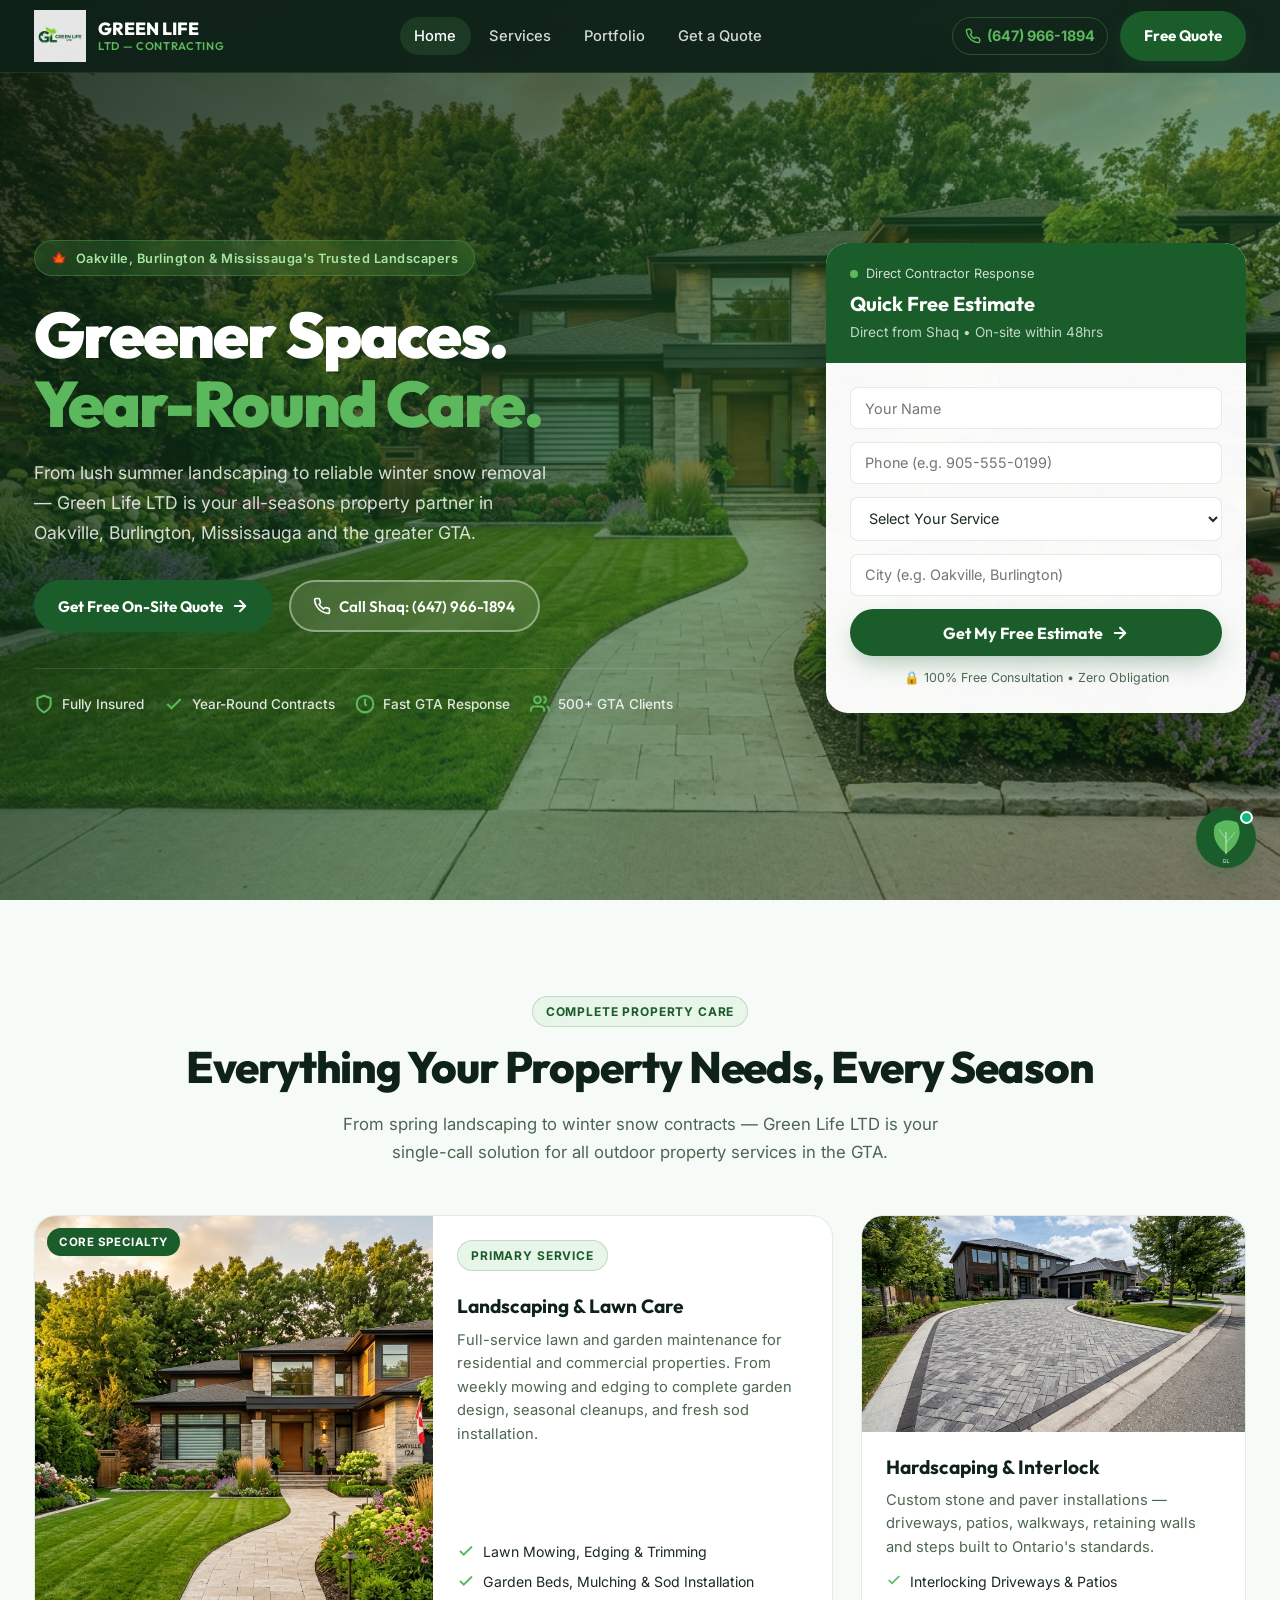
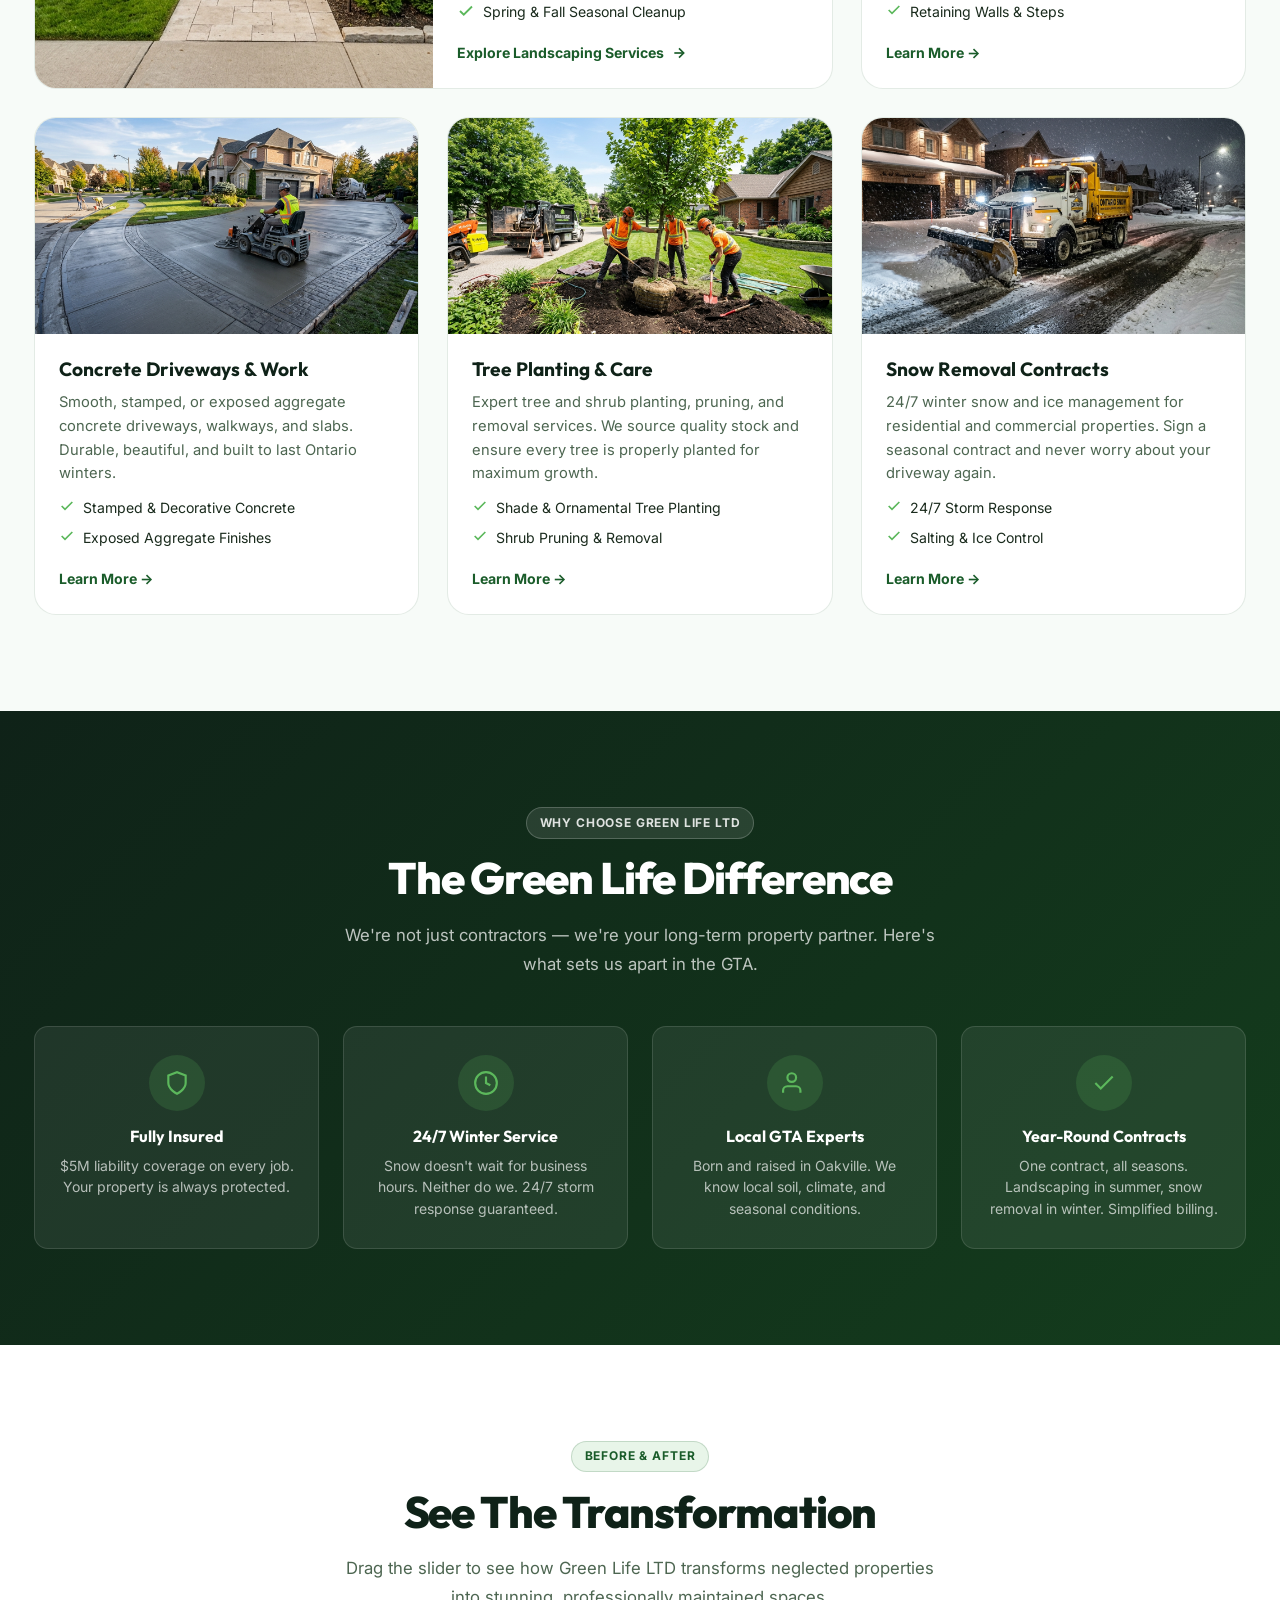
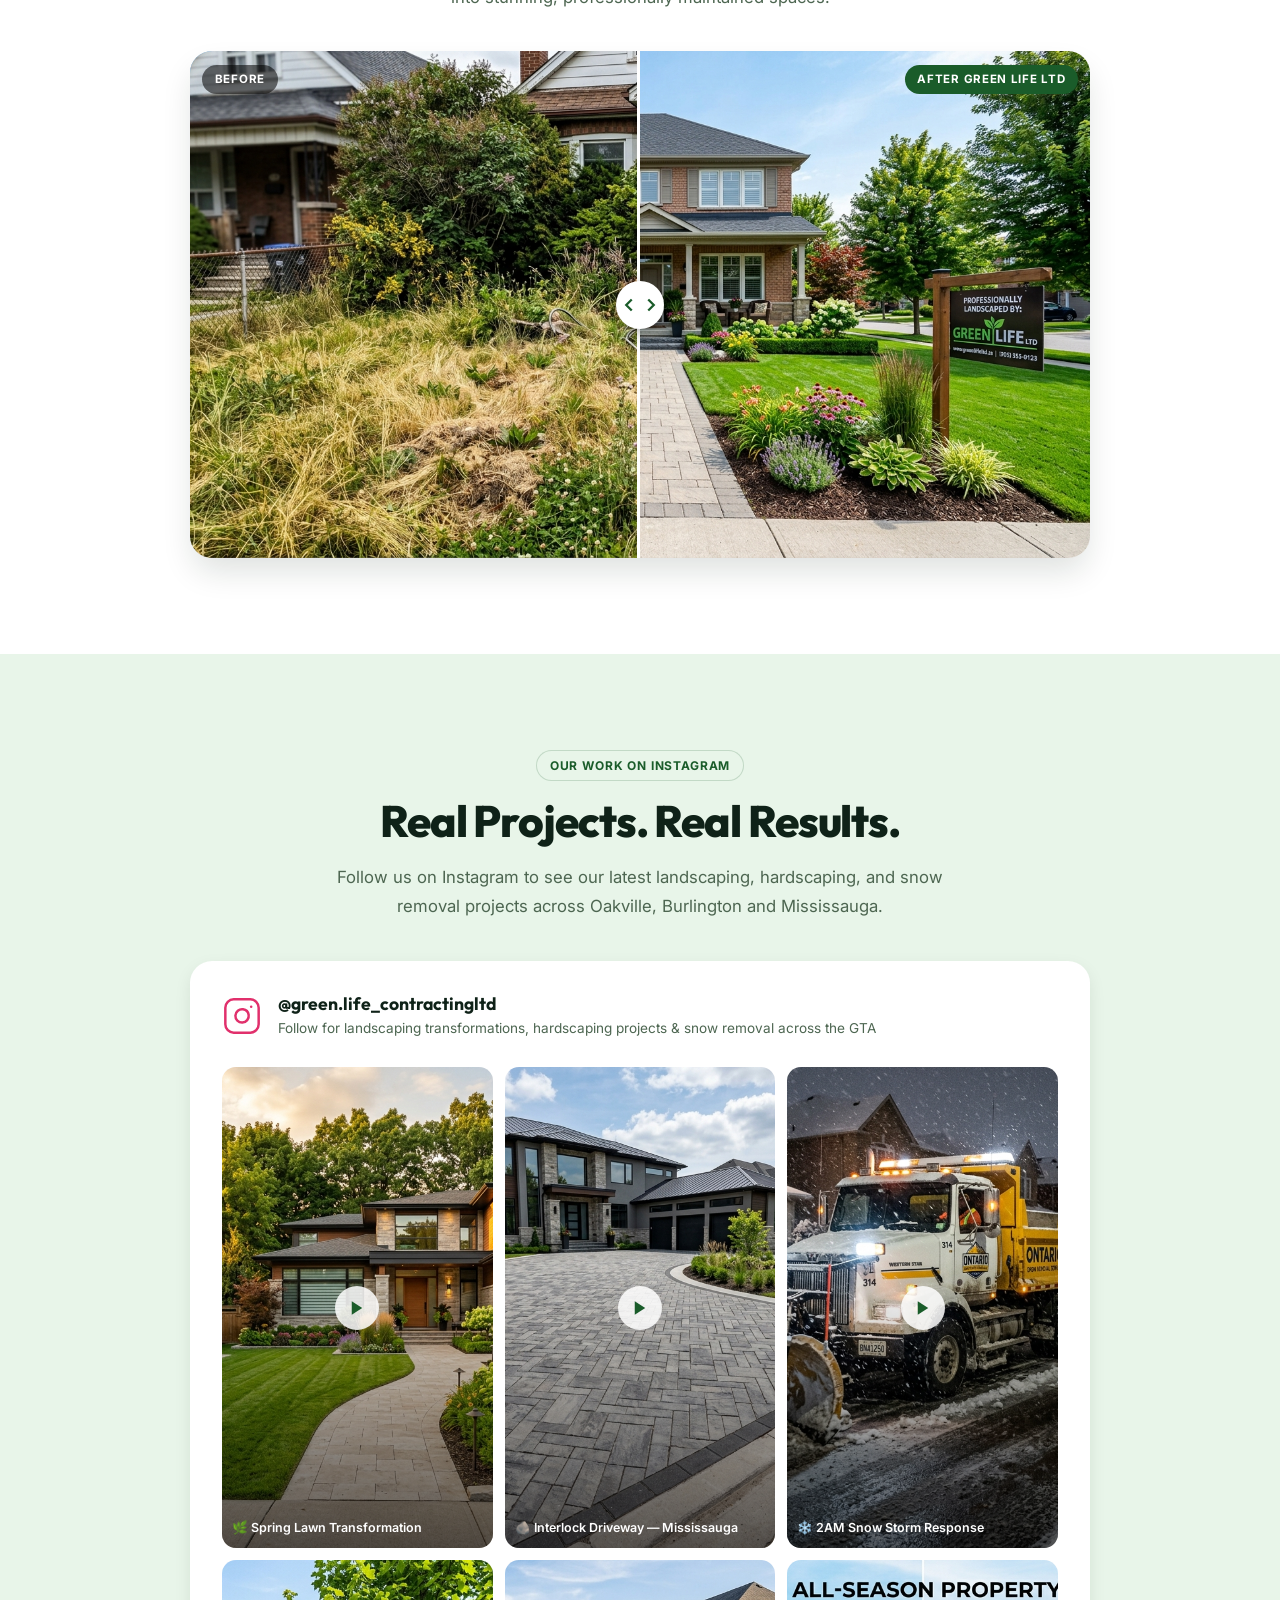
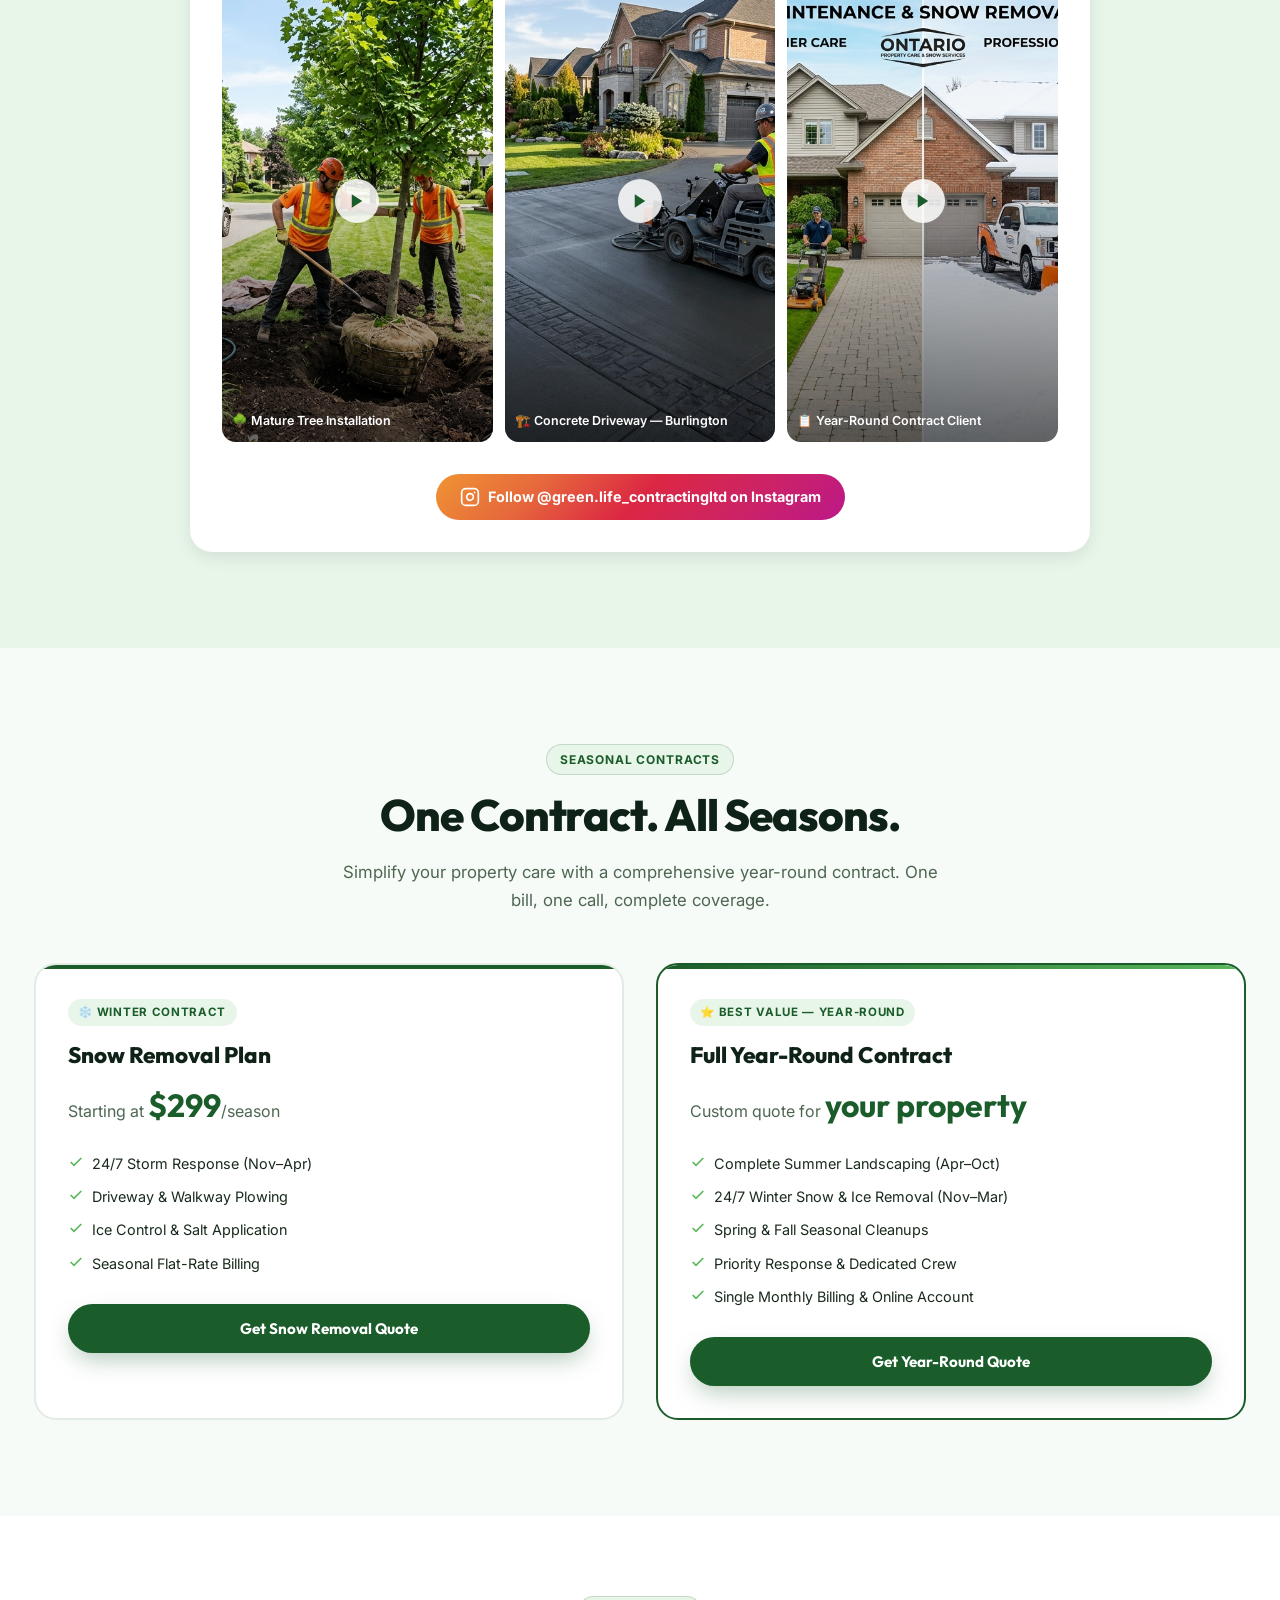
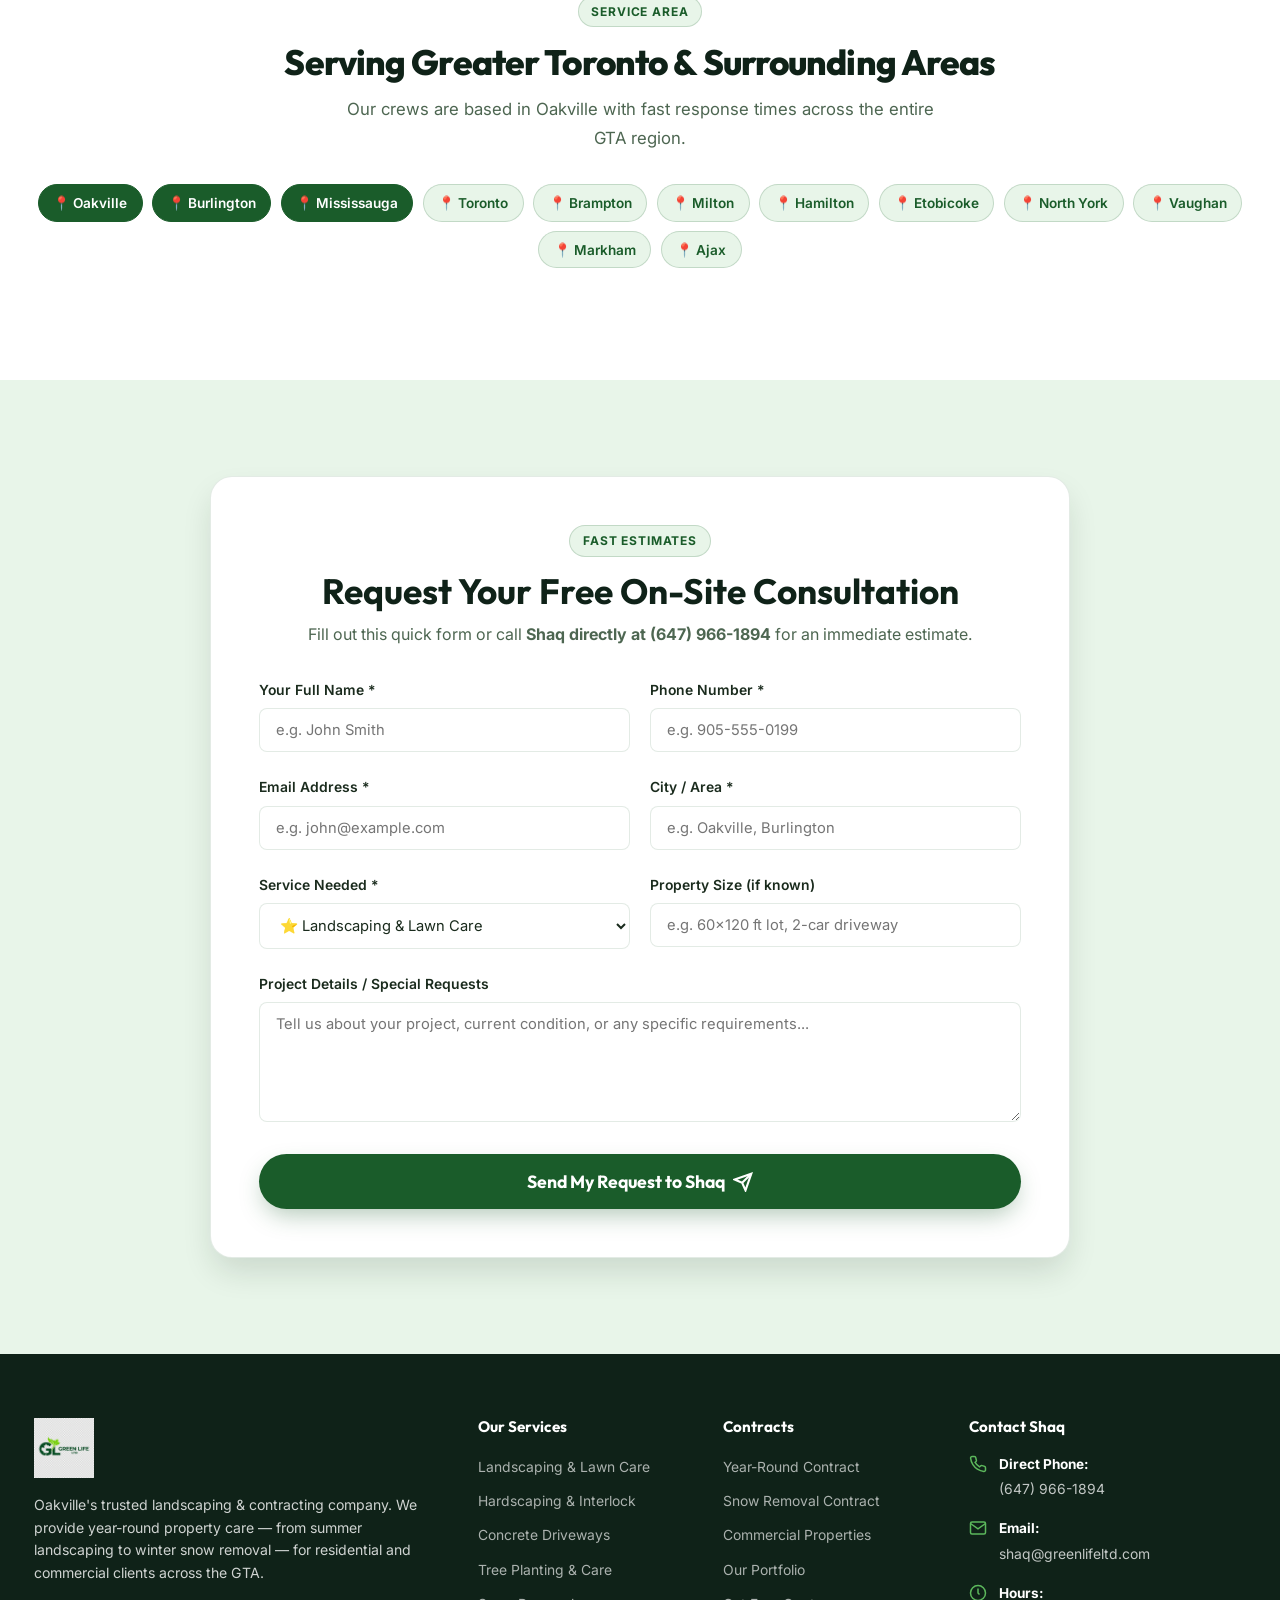
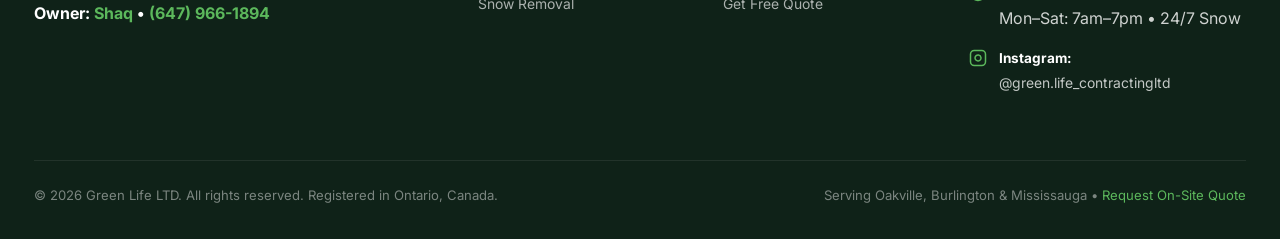
==== index.html @ c1a683fa "Initial: Green Life LTD website — complete build - Homepage (index.html) with hero, services, before" ====
<!DOCTYPE html>
<html lang="en">
<head>
  <meta charset="UTF-8">
  <meta name="viewport" content="width=device-width, initial-scale=1.0">
  <title>Green Life LTD | Landscaping, Hardscaping & Snow Removal — Oakville, Burlington, Mississauga</title>
  <meta name="description" content="Green Life LTD — Oakville's trusted landscaping, hardscaping, concrete, tree planting and year-round snow removal contractor. Serving Oakville, Burlington, Mississauga and the greater GTA. Call Shaq: (647) 966-1894.">
  <meta name="keywords" content="landscaping oakville, hardscaping mississauga, snow removal burlington, concrete driveways oakville, tree planting gta, year round landscaping contract, green life ltd">
  <meta property="og:title" content="Green Life LTD | Premier Landscaping & Snow Removal">
  <meta property="og:description" content="Year-round property care in Oakville, Burlington & Mississauga. Landscaping, hardscaping, driveways, tree planting and snow removal contracts.">

  <!-- Favicon -->
  <link rel="icon" type="image/png" href="logo.png">

  <!-- Fonts -->
  <link rel="preconnect" href="https://fonts.googleapis.com">
  <link rel="preconnect" href="https://fonts.gstatic.com" crossorigin>
  <link href="https://fonts.googleapis.com/css2?family=Inter:wght@400;500;600;700&family=Outfit:wght@500;600;700;800;900&display=swap" rel="stylesheet">

  <!-- Stylesheet -->
  <link rel="stylesheet" href="style.css">
</head>
<body>

  <!-- ===== TOP HEADER NAVIGATION ===== -->
  <header>
    <div class="container nav-wrapper">
      <a href="index.html" class="logo-link" aria-label="Green Life LTD Home">
        <img src="logo.png" alt="Green Life LTD Logo" class="logo-img">
        <div class="logo-text">GREEN LIFE <span>LTD — Contracting</span></div>
      </a>

      <nav class="nav-links">
        <a href="index.html" class="active">Home</a>
        <a href="services.html">Services</a>
        <a href="portfolio.html">Portfolio</a>
        <a href="contact.html">Get a Quote</a>
      </nav>

      <div class="nav-actions">
        <a href="tel:6479661894" class="nav-phone">
          <svg width="16" height="16" viewBox="0 0 24 24" fill="none" stroke="currentColor" stroke-width="2.2" stroke-linecap="round" stroke-linejoin="round"><path d="M22 16.92v3a2 2 0 0 1-2.18 2 19.79 19.79 0 0 1-8.63-3.07 19.5 19.5 0 0 1-6-6 19.79 19.79 0 0 1-3.07-8.67A2 2 0 0 1 4.11 2h3a2 2 0 0 1 2 1.72 12.84 12.84 0 0 0 .7 2.81 2 2 0 0 1-.45 2.11L8.09 9.91a16 16 0 0 0 6 6l1.27-1.27a2 2 0 0 1 2.11-.45 12.84 12.84 0 0 0 2.81.7A2 2 0 0 1 22 16.92z"></path></svg>
          <span>(647) 966-1894</span>
        </a>
        <a href="contact.html" class="btn-primary" id="header-quote-btn">Free Quote</a>
        <button class="mobile-toggle" id="mobile-toggle" aria-label="Toggle navigation menu">
          <svg width="26" height="26" viewBox="0 0 24 24" fill="none" stroke="currentColor" stroke-width="2.2" stroke-linecap="round" stroke-linejoin="round"><line x1="3" y1="12" x2="21" y2="12"></line><line x1="3" y1="6" x2="21" y2="6"></line><line x1="3" y1="18" x2="21" y2="18"></line></svg>
        </button>
      </div>
    </div>
  </header>

  <!-- Mobile Drawer -->
  <div class="mobile-nav" id="mobile-nav">
    <a href="index.html">Home</a>
    <a href="services.html">Services</a>
    <a href="portfolio.html">Portfolio</a>
    <a href="contact.html">Get a Quote</a>
    <a href="tel:6479661894" style="color: var(--accent-lime); font-weight: 700;">📞 Call Shaq: (647) 966-1894</a>
  </div>

  <main>
    <!-- ===== HERO SECTION ===== -->
    <section class="hero">
      <img src="images/hero-landscaping.jpg" alt="Luxury Landscaping in Oakville Ontario" class="hero-bg">
      <div class="hero-overlay"></div>

      <div class="container">
        <div class="hero-grid">
          <div class="hero-content">
            <div class="hero-badge">
              <span>🍁</span> Oakville, Burlington & Mississauga's Trusted Landscapers
            </div>
            <h1>Greener Spaces.<br><span class="text-accent-green">Year-Round Care.</span></h1>
            <p class="lead">
              From lush summer landscaping to reliable winter snow removal — Green Life LTD is your all-seasons property partner in Oakville, Burlington, Mississauga and the greater GTA.
            </p>

            <div class="hero-cta-group">
              <a href="contact.html" class="btn-primary" id="hero-quote-btn">
                <span>Get Free On-Site Quote</span>
                <svg width="18" height="18" viewBox="0 0 24 24" fill="none" stroke="currentColor" stroke-width="2.5" stroke-linecap="round" stroke-linejoin="round"><line x1="5" y1="12" x2="19" y2="12"></line><polyline points="12 5 19 12 12 19"></polyline></svg>
              </a>
              <a href="tel:6479661894" class="btn-secondary" id="hero-call-btn">
                <svg width="18" height="18" viewBox="0 0 24 24" fill="none" stroke="currentColor" stroke-width="2.2" stroke-linecap="round" stroke-linejoin="round"><path d="M22 16.92v3a2 2 0 0 1-2.18 2 19.79 19.79 0 0 1-8.63-3.07 19.5 19.5 0 0 1-6-6 19.79 19.79 0 0 1-3.07-8.67A2 2 0 0 1 4.11 2h3a2 2 0 0 1 2 1.72 12.84 12.84 0 0 0 .7 2.81 2 2 0 0 1-.45 2.11L8.09 9.91a16 16 0 0 0 6 6l1.27-1.27a2 2 0 0 1 2.11-.45 12.84 12.84 0 0 0 2.81.7A2 2 0 0 1 22 16.92z"></path></svg>
                <span>Call Shaq: (647) 966-1894</span>
              </a>
            </div>

            <div class="hero-trust-row">
              <div class="trust-item">
                <svg width="20" height="20" viewBox="0 0 24 24" fill="none" stroke="currentColor" stroke-width="2.5"><path d="M12 22s8-4 8-10V5l-8-3-8 3v7c0 6 8 10 8 10z"></path></svg>
                <span>Fully Insured</span>
              </div>
              <div class="trust-item">
                <svg width="20" height="20" viewBox="0 0 24 24" fill="none" stroke="currentColor" stroke-width="2.5"><polyline points="20 6 9 17 4 12"></polyline></svg>
                <span>Year-Round Contracts</span>
              </div>
              <div class="trust-item">
                <svg width="20" height="20" viewBox="0 0 24 24" fill="none" stroke="currentColor" stroke-width="2.5"><circle cx="12" cy="12" r="10"></circle><polyline points="12 6 12 12 14 14"></polyline></svg>
                <span>Fast GTA Response</span>
              </div>
              <div class="trust-item">
                <svg width="20" height="20" viewBox="0 0 24 24" fill="none" stroke="currentColor" stroke-width="2.5"><path d="M17 21v-2a4 4 0 0 0-4-4H5a4 4 0 0 0-4 4v2"></path><circle cx="9" cy="7" r="4"></circle><path d="M23 21v-2a4 4 0 0 0-3-3.87"></path><path d="M16 3.13a4 4 0 0 1 0 7.75"></path></svg>
                <span>500+ GTA Clients</span>
              </div>
            </div>
          </div>

          <!-- Desktop Quick Estimate Card -->
          <div class="hero-card-column">
            <div class="hero-estimate-card">
              <div class="estimate-card-header">
                <div class="pulse-indicator">
                  <span class="pulse-dot"></span>
                  <span>Direct Contractor Response</span>
                </div>
                <h3>Quick Free Estimate</h3>
                <p>Direct from Shaq &bull; On-site within 48hrs</p>
              </div>
              <form id="heroQuoteForm" class="estimate-form">
                <div class="form-field">
                  <input type="text" name="name" placeholder="Your Name" required>
                </div>
                <div class="form-field">
                  <input type="tel" name="phone" placeholder="Phone (e.g. 905-555-0199)" required>
                </div>
                <div class="form-field">
                  <select name="service" required>
                    <option value="" disabled selected>Select Your Service</option>
                    <option value="Landscaping & Lawn Care">Landscaping &amp; Lawn Care</option>
                    <option value="Hardscaping & Interlock">Hardscaping &amp; Interlock</option>
                    <option value="Concrete Driveway">Concrete Driveway</option>
                    <option value="Tree Planting & Removal">Tree Planting &amp; Removal</option>
                    <option value="Snow Removal Contract">Snow Removal Contract</option>
                    <option value="Year-Round Contract">Year-Round Contract</option>
                  </select>
                </div>
                <div class="form-field">
                  <input type="text" name="address" placeholder="City (e.g. Oakville, Burlington)">
                </div>
                <button type="submit" class="btn-primary estimate-submit-btn">
                  <span>Get My Free Estimate</span>
                  <svg width="18" height="18" viewBox="0 0 24 24" fill="none" stroke="currentColor" stroke-width="2.5" stroke-linecap="round" stroke-linejoin="round"><line x1="5" y1="12" x2="19" y2="12"></line><polyline points="12 5 19 12 12 19"></polyline></svg>
                </button>
                <div class="estimate-card-footer">
                  🔒 100% Free Consultation &bull; Zero Obligation
                </div>
              </form>
            </div>
          </div>
        </div>
      </div>
    </section>

    <!-- ===== SERVICES OVERVIEW ===== -->
    <section class="services-section">
      <div class="container">
        <div class="text-center">
          <div class="section-tag">Complete Property Care</div>
          <h2 class="section-title">Everything Your Property Needs, Every Season</h2>
          <p class="section-desc">
            From spring landscaping to winter snow contracts — Green Life LTD is your single-call solution for all outdoor property services in the GTA.
          </p>
        </div>

        <div class="services-grid">
          <!-- Featured: Landscaping -->
          <div class="service-card featured">
            <div class="service-thumb">
              <img src="images/hero-landscaping.jpg" alt="Professional Landscaping Oakville Burlington">
              <div class="featured-ribbon">Core Specialty</div>
            </div>
            <div class="service-body">
              <div class="section-tag" style="align-self: flex-start;">Primary Service</div>
              <h3>Landscaping & Lawn Care</h3>
              <p>
                Full-service lawn and garden maintenance for residential and commercial properties. From weekly mowing and edging to complete garden design, seasonal cleanups, and fresh sod installation.
              </p>
              <ul class="service-features">
                <li>
                  <svg width="18" height="18" viewBox="0 0 24 24" fill="none" stroke="currentColor" stroke-width="2.5"><polyline points="20 6 9 17 4 12"></polyline></svg>
                  <span>Lawn Mowing, Edging &amp; Trimming</span>
                </li>
                <li>
                  <svg width="18" height="18" viewBox="0 0 24 24" fill="none" stroke="currentColor" stroke-width="2.5"><polyline points="20 6 9 17 4 12"></polyline></svg>
                  <span>Garden Beds, Mulching &amp; Sod Installation</span>
                </li>
                <li>
                  <svg width="18" height="18" viewBox="0 0 24 24" fill="none" stroke="currentColor" stroke-width="2.5"><polyline points="20 6 9 17 4 12"></polyline></svg>
                  <span>Spring &amp; Fall Seasonal Cleanup</span>
                </li>
              </ul>
              <a href="services.html#landscaping" class="service-link">
                <span>Explore Landscaping Services</span>
                <svg width="16" height="16" viewBox="0 0 24 24" fill="none" stroke="currentColor" stroke-width="2.5"><line x1="5" y1="12" x2="19" y2="12"></line><polyline points="12 5 19 12 12 19"></polyline></svg>
              </a>
            </div>
          </div>

          <!-- Hardscaping -->
          <div class="service-card">
            <div class="service-thumb">
              <img src="images/hardscaping-driveway.jpg" alt="Hardscaping and Interlock Driveway Mississauga">
            </div>
            <div class="service-body">
              <h3>Hardscaping & Interlock</h3>
              <p>Custom stone and paver installations — driveways, patios, walkways, retaining walls and steps built to Ontario's standards.</p>
              <ul class="service-features">
                <li><svg width="16" height="16" viewBox="0 0 24 24" fill="none" stroke="currentColor" stroke-width="2.5"><polyline points="20 6 9 17 4 12"></polyline></svg><span>Interlocking Driveways &amp; Patios</span></li>
                <li><svg width="16" height="16" viewBox="0 0 24 24" fill="none" stroke="currentColor" stroke-width="2.5"><polyline points="20 6 9 17 4 12"></polyline></svg><span>Retaining Walls &amp; Steps</span></li>
              </ul>
              <a href="services.html#hardscaping" class="service-link">Learn More &rarr;</a>
            </div>
          </div>

          <!-- Concrete Work -->
          <div class="service-card">
            <div class="service-thumb">
              <img src="images/concrete-work.jpg" alt="Concrete Driveway Work Oakville Burlington">
            </div>
            <div class="service-body">
              <h3>Concrete Driveways & Work</h3>
              <p>Smooth, stamped, or exposed aggregate concrete driveways, walkways, and slabs. Durable, beautiful, and built to last Ontario winters.</p>
              <ul class="service-features">
                <li><svg width="16" height="16" viewBox="0 0 24 24" fill="none" stroke="currentColor" stroke-width="2.5"><polyline points="20 6 9 17 4 12"></polyline></svg><span>Stamped &amp; Decorative Concrete</span></li>
                <li><svg width="16" height="16" viewBox="0 0 24 24" fill="none" stroke="currentColor" stroke-width="2.5"><polyline points="20 6 9 17 4 12"></polyline></svg><span>Exposed Aggregate Finishes</span></li>
              </ul>
              <a href="services.html#concrete" class="service-link">Learn More &rarr;</a>
            </div>
          </div>

          <!-- Tree Planting -->
          <div class="service-card">
            <div class="service-thumb">
              <img src="images/tree-planting.jpg" alt="Tree Planting Service GTA Ontario">
            </div>
            <div class="service-body">
              <h3>Tree Planting & Care</h3>
              <p>Expert tree and shrub planting, pruning, and removal services. We source quality stock and ensure every tree is properly planted for maximum growth.</p>
              <ul class="service-features">
                <li><svg width="16" height="16" viewBox="0 0 24 24" fill="none" stroke="currentColor" stroke-width="2.5"><polyline points="20 6 9 17 4 12"></polyline></svg><span>Shade &amp; Ornamental Tree Planting</span></li>
                <li><svg width="16" height="16" viewBox="0 0 24 24" fill="none" stroke="currentColor" stroke-width="2.5"><polyline points="20 6 9 17 4 12"></polyline></svg><span>Shrub Pruning &amp; Removal</span></li>
              </ul>
              <a href="services.html#trees" class="service-link">Learn More &rarr;</a>
            </div>
          </div>

          <!-- Snow Removal -->
          <div class="service-card">
            <div class="service-thumb">
              <img src="images/snow-removal.jpg" alt="Snow Removal Contract Oakville Burlington Mississauga">
            </div>
            <div class="service-body">
              <h3>Snow Removal Contracts</h3>
              <p>24/7 winter snow and ice management for residential and commercial properties. Sign a seasonal contract and never worry about your driveway again.</p>
              <ul class="service-features">
                <li><svg width="16" height="16" viewBox="0 0 24 24" fill="none" stroke="currentColor" stroke-width="2.5"><polyline points="20 6 9 17 4 12"></polyline></svg><span>24/7 Storm Response</span></li>
                <li><svg width="16" height="16" viewBox="0 0 24 24" fill="none" stroke="currentColor" stroke-width="2.5"><polyline points="20 6 9 17 4 12"></polyline></svg><span>Salting &amp; Ice Control</span></li>
              </ul>
              <a href="services.html#snow" class="service-link">Learn More &rarr;</a>
            </div>
          </div>
        </div>
      </div>
    </section>

    <!-- ===== WHY GREEN LIFE SECTION ===== -->
    <section class="whyus-section">
      <div class="container">
        <div class="text-center">
          <div class="section-tag">Why Choose Green Life LTD</div>
          <h2 class="section-title">The Green Life Difference</h2>
          <p class="section-desc" style="color: rgba(255,255,255,0.72);">
            We're not just contractors — we're your long-term property partner. Here's what sets us apart in the GTA.
          </p>
        </div>
        <div class="whyus-grid">
          <div class="whyus-card">
            <div class="whyus-icon">
              <svg width="26" height="26" viewBox="0 0 24 24" fill="none" stroke="currentColor" stroke-width="2"><path d="M12 22s8-4 8-10V5l-8-3-8 3v7c0 6 8 10 8 10z"></path></svg>
            </div>
            <h3>Fully Insured</h3>
            <p>$5M liability coverage on every job. Your property is always protected.</p>
          </div>
          <div class="whyus-card">
            <div class="whyus-icon">
              <svg width="26" height="26" viewBox="0 0 24 24" fill="none" stroke="currentColor" stroke-width="2"><circle cx="12" cy="12" r="10"></circle><polyline points="12 6 12 12 16 14"></polyline></svg>
            </div>
            <h3>24/7 Winter Service</h3>
            <p>Snow doesn't wait for business hours. Neither do we. 24/7 storm response guaranteed.</p>
          </div>
          <div class="whyus-card">
            <div class="whyus-icon">
              <svg width="26" height="26" viewBox="0 0 24 24" fill="none" stroke="currentColor" stroke-width="2"><path d="M17 21v-2a4 4 0 0 0-4-4H5a4 4 0 0 0-4 4v2"></path><circle cx="9" cy="7" r="4"></circle></svg>
            </div>
            <h3>Local GTA Experts</h3>
            <p>Born and raised in Oakville. We know local soil, climate, and seasonal conditions.</p>
          </div>
          <div class="whyus-card">
            <div class="whyus-icon">
              <svg width="26" height="26" viewBox="0 0 24 24" fill="none" stroke="currentColor" stroke-width="2"><polyline points="20 6 9 17 4 12"></polyline></svg>
            </div>
            <h3>Year-Round Contracts</h3>
            <p>One contract, all seasons. Landscaping in summer, snow removal in winter. Simplified billing.</p>
          </div>
        </div>
      </div>
    </section>

    <!-- ===== BEFORE & AFTER SLIDER ===== -->
    <section class="comparison-section">
      <div class="container">
        <div class="text-center">
          <div class="section-tag">Before &amp; After</div>
          <h2 class="section-title">See The Transformation</h2>
          <p class="section-desc">Drag the slider to see how Green Life LTD transforms neglected properties into stunning, professionally maintained spaces.</p>
        </div>

        <div class="comparison-wrapper">
          <!-- AFTER image (underneath) -->
          <img src="images/lawn-after.jpg" alt="Professionally Landscaped Lawn — After Green Life LTD" class="comparison-img">
          <div class="badge-tag after">After Green Life LTD</div>

          <!-- BEFORE image (overlay, draggable) -->
          <div class="comparison-overlay" id="comparisonOverlay">
            <img src="images/lawn-before.jpg" alt="Neglected Lawn Before Green Life LTD">
            <div class="badge-tag before">Before</div>
          </div>

          <!-- Handle -->
          <div class="slider-handle" id="sliderHandle">
            <svg width="22" height="22" viewBox="0 0 24 24" fill="none" stroke="currentColor" stroke-width="2.5"><polyline points="15 18 9 12 15 6"></polyline></svg>
            <svg width="22" height="22" viewBox="0 0 24 24" fill="none" stroke="currentColor" stroke-width="2.5"><polyline points="9 18 15 12 9 6"></polyline></svg>
          </div>

          <input type="range" min="0" max="100" value="50" class="comparison-slider" id="beforeAfterSlider" aria-label="Before and after comparison slider">
        </div>
      </div>
    </section>

    <!-- ===== INSTAGRAM REEL / PROJECTS SECTION ===== -->
    <section class="instagram-section">
      <div class="container">
        <div class="text-center">
          <div class="section-tag">Our Work on Instagram</div>
          <h2 class="section-title">Real Projects. Real Results.</h2>
          <p class="section-desc">Follow us on Instagram to see our latest landscaping, hardscaping, and snow removal projects across Oakville, Burlington and Mississauga.</p>
        </div>

        <div class="instagram-embed-wrapper">
          <div class="instagram-header">
            <svg class="insta-logo" viewBox="0 0 24 24" fill="none" stroke="currentColor" stroke-width="1.5" stroke-linecap="round" stroke-linejoin="round">
              <rect x="2" y="2" width="20" height="20" rx="5" ry="5"></rect>
              <path d="M16 11.37A4 4 0 1 1 12.63 8 4 4 0 0 1 16 11.37z"></path>
              <line x1="17.5" y1="6.5" x2="17.51" y2="6.5"></line>
            </svg>
            <div>
              <h3>@green.life_contractingltd</h3>
              <p>Follow for landscaping transformations, hardscaping projects &amp; snow removal across the GTA</p>
            </div>
          </div>

          <!-- Instagram Reel grid — loaded via JS Instagram embed or placeholder cards -->
          <div class="instagram-reel-grid" id="instagram-grid">
            <!-- Cards built dynamically by app.js -->
            <div class="reel-card">
              <img src="images/hero-landscaping.jpg" alt="Landscaping Project Oakville">
              <div class="reel-play">
                <svg width="18" height="18" viewBox="0 0 24 24" fill="currentColor"><polygon points="5 3 19 12 5 21 5 3"></polygon></svg>
              </div>
              <div class="reel-label">🌿 Spring Lawn Transformation</div>
            </div>
            <div class="reel-card">
              <img src="images/hardscaping-driveway.jpg" alt="Hardscaping Driveway Project">
              <div class="reel-play">
                <svg width="18" height="18" viewBox="0 0 24 24" fill="currentColor"><polygon points="5 3 19 12 5 21 5 3"></polygon></svg>
              </div>
              <div class="reel-label">🪨 Interlock Driveway — Mississauga</div>
            </div>
            <div class="reel-card">
              <img src="images/snow-removal.jpg" alt="Snow Removal Service">
              <div class="reel-play">
                <svg width="18" height="18" viewBox="0 0 24 24" fill="currentColor"><polygon points="5 3 19 12 5 21 5 3"></polygon></svg>
              </div>
              <div class="reel-label">❄️ 2AM Snow Storm Response</div>
            </div>
            <div class="reel-card">
              <img src="images/tree-planting.jpg" alt="Tree Planting Service">
              <div class="reel-play">
                <svg width="18" height="18" viewBox="0 0 24 24" fill="currentColor"><polygon points="5 3 19 12 5 21 5 3"></polygon></svg>
              </div>
              <div class="reel-label">🌳 Mature Tree Installation</div>
            </div>
            <div class="reel-card">
              <img src="images/concrete-work.jpg" alt="Concrete Driveway Work">
              <div class="reel-play">
                <svg width="18" height="18" viewBox="0 0 24 24" fill="currentColor"><polygon points="5 3 19 12 5 21 5 3"></polygon></svg>
              </div>
              <div class="reel-label">🏗️ Concrete Driveway — Burlington</div>
            </div>
            <div class="reel-card">
              <img src="images/year-round-contracts.jpg" alt="Year Round Property Care">
              <div class="reel-play">
                <svg width="18" height="18" viewBox="0 0 24 24" fill="currentColor"><polygon points="5 3 19 12 5 21 5 3"></polygon></svg>
              </div>
              <div class="reel-label">📋 Year-Round Contract Client</div>
            </div>
          </div>

          <div class="instagram-cta">
            <a href="https://www.instagram.com/green.life_contractingltd" target="_blank" rel="noopener noreferrer">
              <svg width="20" height="20" viewBox="0 0 24 24" fill="none" stroke="currentColor" stroke-width="2" stroke-linecap="round" stroke-linejoin="round"><rect x="2" y="2" width="20" height="20" rx="5" ry="5"></rect><path d="M16 11.37A4 4 0 1 1 12.63 8 4 4 0 0 1 16 11.37z"></path><line x1="17.5" y1="6.5" x2="17.51" y2="6.5"></line></svg>
              Follow @green.life_contractingltd on Instagram
            </a>
          </div>
        </div>
      </div>
    </section>

    <!-- ===== YEAR-ROUND CONTRACTS ===== -->
    <section class="contracts-section">
      <div class="container">
        <div class="text-center">
          <div class="section-tag">Seasonal Contracts</div>
          <h2 class="section-title">One Contract. All Seasons.</h2>
          <p class="section-desc">Simplify your property care with a comprehensive year-round contract. One bill, one call, complete coverage.</p>
        </div>
        <div class="contracts-grid">
          <div class="contract-card">
            <div class="contract-badge">❄️ Winter Contract</div>
            <h3>Snow Removal Plan</h3>
            <div class="price">Starting at <strong>$299</strong>/season</div>
            <ul class="contract-features">
              <li><svg width="16" height="16" viewBox="0 0 24 24" fill="none" stroke="currentColor" stroke-width="2.5"><polyline points="20 6 9 17 4 12"></polyline></svg><span>24/7 Storm Response (Nov–Apr)</span></li>
              <li><svg width="16" height="16" viewBox="0 0 24 24" fill="none" stroke="currentColor" stroke-width="2.5"><polyline points="20 6 9 17 4 12"></polyline></svg><span>Driveway &amp; Walkway Plowing</span></li>
              <li><svg width="16" height="16" viewBox="0 0 24 24" fill="none" stroke="currentColor" stroke-width="2.5"><polyline points="20 6 9 17 4 12"></polyline></svg><span>Ice Control &amp; Salt Application</span></li>
              <li><svg width="16" height="16" viewBox="0 0 24 24" fill="none" stroke="currentColor" stroke-width="2.5"><polyline points="20 6 9 17 4 12"></polyline></svg><span>Seasonal Flat-Rate Billing</span></li>
            </ul>
            <a href="contact.html" class="btn-primary" style="width: 100%; justify-content: center;">Get Snow Removal Quote</a>
          </div>

          <div class="contract-card featured">
            <div class="contract-badge">⭐ Best Value — Year-Round</div>
            <h3>Full Year-Round Contract</h3>
            <div class="price">Custom quote for <strong>your property</strong></div>
            <ul class="contract-features">
              <li><svg width="16" height="16" viewBox="0 0 24 24" fill="none" stroke="currentColor" stroke-width="2.5"><polyline points="20 6 9 17 4 12"></polyline></svg><span>Complete Summer Landscaping (Apr–Oct)</span></li>
              <li><svg width="16" height="16" viewBox="0 0 24 24" fill="none" stroke="currentColor" stroke-width="2.5"><polyline points="20 6 9 17 4 12"></polyline></svg><span>24/7 Winter Snow &amp; Ice Removal (Nov–Mar)</span></li>
              <li><svg width="16" height="16" viewBox="0 0 24 24" fill="none" stroke="currentColor" stroke-width="2.5"><polyline points="20 6 9 17 4 12"></polyline></svg><span>Spring &amp; Fall Seasonal Cleanups</span></li>
              <li><svg width="16" height="16" viewBox="0 0 24 24" fill="none" stroke="currentColor" stroke-width="2.5"><polyline points="20 6 9 17 4 12"></polyline></svg><span>Priority Response &amp; Dedicated Crew</span></li>
              <li><svg width="16" height="16" viewBox="0 0 24 24" fill="none" stroke="currentColor" stroke-width="2.5"><polyline points="20 6 9 17 4 12"></polyline></svg><span>Single Monthly Billing &amp; Online Account</span></li>
            </ul>
            <a href="contact.html" class="btn-primary" style="width: 100%; justify-content: center;">Get Year-Round Quote</a>
          </div>
        </div>
      </div>
    </section>

    <!-- ===== SERVICE AREA ===== -->
    <section class="areas-section">
      <div class="container text-center">
        <div class="section-tag">Service Area</div>
        <h2 class="section-title" style="font-size: 2.2rem; margin-bottom: 0.75rem;">Serving Greater Toronto &amp; Surrounding Areas</h2>
        <p class="section-desc">Our crews are based in Oakville with fast response times across the entire GTA region.</p>
        <div class="area-tags">
          <span class="area-pill featured">📍 Oakville</span>
          <span class="area-pill featured">📍 Burlington</span>
          <span class="area-pill featured">📍 Mississauga</span>
          <span class="area-pill">📍 Toronto</span>
          <span class="area-pill">📍 Brampton</span>
          <span class="area-pill">📍 Milton</span>
          <span class="area-pill">📍 Hamilton</span>
          <span class="area-pill">📍 Etobicoke</span>
          <span class="area-pill">📍 North York</span>
          <span class="area-pill">📍 Vaughan</span>
          <span class="area-pill">📍 Markham</span>
          <span class="area-pill">📍 Ajax</span>
        </div>
      </div>
    </section>

    <!-- ===== QUOTE FORM ===== -->
    <section class="quote-section" id="quote-form-section">
      <div class="container">
        <div class="quote-card">
          <div class="text-center" style="margin-bottom: 2rem;">
            <div class="section-tag">Fast Estimates</div>
            <h2 style="font-size: 2.2rem; margin-bottom: 0.5rem;">Request Your Free On-Site Consultation</h2>
            <p style="color: var(--text-muted);">Fill out this quick form or call <strong>Shaq directly at (647) 966-1894</strong> for an immediate estimate.</p>
          </div>

          <form id="quoteForm">
            <div class="form-grid two-col" style="margin-bottom: 1.5rem;">
              <div class="form-group">
                <label for="name">Your Full Name *</label>
                <input type="text" id="name" name="name" class="form-control" placeholder="e.g. John Smith" required autocomplete="name">
              </div>
              <div class="form-group">
                <label for="phone">Phone Number *</label>
                <input type="tel" id="phone" name="phone" class="form-control" placeholder="e.g. 905-555-0199" required autocomplete="tel">
              </div>
            </div>

            <div class="form-grid two-col" style="margin-bottom: 1.5rem;">
              <div class="form-group">
                <label for="email">Email Address *</label>
                <input type="email" id="email" name="email" class="form-control" placeholder="e.g. john@example.com" required autocomplete="email">
              </div>
              <div class="form-group">
                <label for="city">City / Area *</label>
                <input type="text" id="city" name="city" class="form-control" placeholder="e.g. Oakville, Burlington" required>
              </div>
            </div>

            <div class="form-grid two-col" style="margin-bottom: 1.5rem;">
              <div class="form-group">
                <label for="service">Service Needed *</label>
                <select id="service" name="service" class="form-control" required>
                  <option value="Landscaping & Lawn Care">⭐️ Landscaping &amp; Lawn Care</option>
                  <option value="Hardscaping & Interlock">Hardscaping &amp; Interlock Driveway</option>
                  <option value="Concrete Driveway">Concrete Driveway / Sidewalk</option>
                  <option value="Tree Planting & Care">Tree Planting &amp; Care</option>
                  <option value="Snow Removal Contract">Snow Removal Contract</option>
                  <option value="Year-Round Contract">Year-Round Property Contract</option>
                </select>
              </div>
              <div class="form-group">
                <label for="sqft">Property Size (if known)</label>
                <input type="text" id="sqft" name="sqft" class="form-control" placeholder="e.g. 60x120 ft lot, 2-car driveway">
              </div>
            </div>

            <div class="form-group" style="margin-bottom: 2rem;">
              <label for="notes">Project Details / Special Requests</label>
              <textarea id="notes" name="notes" class="form-control" placeholder="Tell us about your project, current condition, or any specific requirements..."></textarea>
            </div>

            <button type="submit" class="btn-primary" style="width: 100%; padding: 1rem; font-size: 1.1rem; justify-content: center;" id="submit-quote-btn">
              <span>Send My Request to Shaq</span>
              <svg width="20" height="20" viewBox="0 0 24 24" fill="none" stroke="currentColor" stroke-width="2.5"><line x1="22" y1="2" x2="11" y2="13"></line><polygon points="22 2 15 22 11 13 2 9 22 2"></polygon></svg>
            </button>
          </form>
        </div>
      </div>
    </section>
  </main>

  <!-- ===== FOOTER ===== -->
  <footer>
    <div class="container">
      <div class="footer-grid">
        <div class="footer-brand">
          <img src="logo.png" alt="Green Life LTD Logo" style="height: 60px; width: auto; margin-bottom: 1rem;">
          <p>Oakville's trusted landscaping &amp; contracting company. We provide year-round property care — from summer landscaping to winter snow removal — for residential and commercial clients across the GTA.</p>
          <div style="font-weight: 700; color: #FFFFFF; margin-top: 0.75rem;">
            Owner: <span style="color: var(--accent-lime);">Shaq</span> &bull; <a href="tel:6479661894" style="color: var(--accent-lime);">(647) 966-1894</a>
          </div>
        </div>

        <div class="footer-col">
          <h4>Our Services</h4>
          <ul class="footer-links">
            <li><a href="services.html#landscaping">Landscaping &amp; Lawn Care</a></li>
            <li><a href="services.html#hardscaping">Hardscaping &amp; Interlock</a></li>
            <li><a href="services.html#concrete">Concrete Driveways</a></li>
            <li><a href="services.html#trees">Tree Planting &amp; Care</a></li>
            <li><a href="services.html#snow">Snow Removal</a></li>
          </ul>
        </div>

        <div class="footer-col">
          <h4>Contracts</h4>
          <ul class="footer-links">
            <li><a href="contact.html">Year-Round Contract</a></li>
            <li><a href="contact.html">Snow Removal Contract</a></li>
            <li><a href="contact.html">Commercial Properties</a></li>
            <li><a href="portfolio.html">Our Portfolio</a></li>
            <li><a href="contact.html">Get Free Quote</a></li>
          </ul>
        </div>

        <div class="footer-col">
          <h4>Contact Shaq</h4>
          <div class="footer-contact-item">
            <svg width="18" height="18" viewBox="0 0 24 24" fill="none" stroke="currentColor" stroke-width="2"><path d="M22 16.92v3a2 2 0 0 1-2.18 2 19.79 19.79 0 0 1-8.63-3.07 19.5 19.5 0 0 1-6-6 19.79 19.79 0 0 1-3.07-8.67A2 2 0 0 1 4.11 2h3a2 2 0 0 1 2 1.72 12.84 12.84 0 0 0 .7 2.81 2 2 0 0 1-.45 2.11L8.09 9.91a16 16 0 0 0 6 6l1.27-1.27a2 2 0 0 1 2.11-.45 12.84 12.84 0 0 0 2.81.7A2 2 0 0 1 22 16.92z"></path></svg>
            <div>
              <div style="color: #fff; font-weight: 700; font-size: 0.85rem;">Direct Phone:</div>
              <a href="tel:6479661894">(647) 966-1894</a>
            </div>
          </div>
          <div class="footer-contact-item">
            <svg width="18" height="18" viewBox="0 0 24 24" fill="none" stroke="currentColor" stroke-width="2"><path d="M4 4h16c1.1 0 2 .9 2 2v12c0 1.1-.9 2-2 2H4c-1.1 0-2-.9-2-2V6c0-1.1.9-2 2-2z"></path><polyline points="22,6 12,13 2,6"></polyline></svg>
            <div>
              <div style="color: #fff; font-weight: 700; font-size: 0.85rem;">Email:</div>
              <a href="mailto:shaq@greenlifeltd.com">shaq@greenlifeltd.com</a>
            </div>
          </div>
          <div class="footer-contact-item">
            <svg width="18" height="18" viewBox="0 0 24 24" fill="none" stroke="currentColor" stroke-width="2"><circle cx="12" cy="12" r="10"></circle><polyline points="12 6 12 12 14 14"></polyline></svg>
            <div>
              <div style="color: #fff; font-weight: 700; font-size: 0.85rem;">Hours:</div>
              <div>Mon–Sat: 7am–7pm &bull; 24/7 Snow</div>
            </div>
          </div>
          <div class="footer-contact-item">
            <svg width="18" height="18" viewBox="0 0 24 24" fill="none" stroke="currentColor" stroke-width="2"><rect x="2" y="2" width="20" height="20" rx="5" ry="5"></rect><path d="M16 11.37A4 4 0 1 1 12.63 8 4 4 0 0 1 16 11.37z"></path><line x1="17.5" y1="6.5" x2="17.51" y2="6.5"></line></svg>
            <div>
              <div style="color: #fff; font-weight: 700; font-size: 0.85rem;">Instagram:</div>
              <a href="https://www.instagram.com/green.life_contractingltd" target="_blank" rel="noopener">@green.life_contractingltd</a>
            </div>
          </div>
        </div>
      </div>

      <div class="footer-bottom">
        <p>&copy; 2026 Green Life LTD. All rights reserved. Registered in Ontario, Canada.</p>
        <p>Serving Oakville, Burlington &amp; Mississauga &bull; <a href="contact.html">Request On-Site Quote</a></p>
      </div>
    </div>
  </footer>

  <!-- ===== MOBILE ACTION DOCK ===== -->
  <div class="mobile-action-dock">
    <a href="tel:6479661894" class="dock-item" title="Call Shaq">
      <svg viewBox="0 0 24 24" fill="none" stroke="currentColor" stroke-width="2"><path d="M22 16.92v3a2 2 0 0 1-2.18 2 19.79 19.79 0 0 1-8.63-3.07 19.5 19.5 0 0 1-6-6 19.79 19.79 0 0 1-3.07-8.67A2 2 0 0 1 4.11 2h3a2 2 0 0 1 2 1.72 12.84 12.84 0 0 0 .7 2.81 2 2 0 0 1-.45 2.11L8.09 9.91a16 16 0 0 0 6 6l1.27-1.27a2 2 0 0 1 2.11-.45 12.84 12.84 0 0 0 2.81.7A2 2 0 0 1 22 16.92z"></path></svg>
      <span>Call</span>
    </a>
    <a href="sms:6479661894" class="dock-item" title="Text Shaq">
      <svg viewBox="0 0 24 24" fill="none" stroke="currentColor" stroke-width="2"><path d="M21 15a2 2 0 0 1-2 2H7l-4 4V5a2 2 0 0 1 2-2h14a2 2 0 0 1 2 2z"></path></svg>
      <span>SMS</span>
    </a>
    <a href="mailto:shaq@greenlifeltd.com" class="dock-item" title="Email Shaq">
      <svg viewBox="0 0 24 24" fill="none" stroke="currentColor" stroke-width="2"><path d="M4 4h16c1.1 0 2 .9 2 2v12c0 1.1-.9 2-2 2H4c-1.1 0-2-.9-2-2V6c0-1.1.9-2 2-2z"></path><polyline points="22,6 12,13 2,6"></polyline></svg>
      <span>Email</span>
    </a>
    <a href="https://wa.me/16479661894" class="dock-item" target="_blank" rel="noopener" title="WhatsApp Shaq">
      <svg viewBox="0 0 24 24" fill="none" stroke="currentColor" stroke-width="2"><path d="M21 11.5a8.38 8.38 0 0 1-.9 3.8 8.5 8.5 0 0 1-7.6 4.7 8.38 8.38 0 0 1-3.8-.9L3 21l1.9-5.7a8.38 8.38 0 0 1-.9-3.8 8.5 8.5 0 0 1 4.7-7.6 8.38 8.38 0 0 1 3.8-.9h.5a8.48 8.48 0 0 1 8 8v.5z"></path></svg>
      <span>WhatsApp</span>
    </a>
    <a href="https://www.instagram.com/green.life_contractingltd" class="dock-item" target="_blank" rel="noopener" title="Instagram">
      <svg viewBox="0 0 24 24" fill="none" stroke="currentColor" stroke-width="2" stroke-linecap="round" stroke-linejoin="round"><rect x="2" y="2" width="20" height="20" rx="5" ry="5"></rect><path d="M16 11.37A4 4 0 1 1 12.63 8 4 4 0 0 1 16 11.37z"></path><line x1="17.5" y1="6.5" x2="17.51" y2="6.5"></line></svg>
      <span>Instagram</span>
    </a>
  </div>

  <!-- ===== AI CHAT WIDGET ===== -->
  <div class="chat-widget-container">
    <div class="chat-bubble" id="chat-bubble">
      <div class="chat-header">
        <div class="chat-header-title">
          <span style="display:inline-block; width:8px; height:8px; border-radius:50%; background:#10B981;"></span>
          <span>Shaq &bull; Green Life LTD</span>
        </div>
        <button class="chat-close-btn" id="chat-close" aria-label="Close Chat">
          <svg width="18" height="18" viewBox="0 0 24 24" fill="none" stroke="currentColor" stroke-width="2.5"><line x1="18" y1="6" x2="6" y2="18"></line><line x1="6" y1="6" x2="18" y2="18"></line></svg>
        </button>
      </div>
      <div class="chat-text" id="chat-text">
        <div style="background: var(--green-pale); padding: 0.5rem 0.75rem; border-radius: 12px; margin-bottom: 0.5rem; font-size: 0.85rem; border: 1px solid rgba(26,92,42,0.12);">
          <span class="chat-greeting-desktop">Hi! I'm <strong>Shaq</strong> from Green Life LTD 🌿 Planning landscaping, hardscaping, or a snow removal contract in Oakville, Burlington or Mississauga? Ask me anything!</span>
          <span class="chat-greeting-mobile">Hi — I'm <strong>Shaq</strong> from Green Life LTD. How can I help?</span>
        </div>
      </div>
      <div class="chat-input-wrapper">
        <input type="text" id="chat-input" placeholder="Ask Shaq a question..." aria-label="Chat query">
        <button id="chat-send" class="chat-send-btn" aria-label="Send message">
          <svg width="15" height="15" viewBox="0 0 24 24" fill="none" stroke="currentColor" stroke-width="2.5"><line x1="22" y1="2" x2="11" y2="13"></line><polygon points="22 2 15 22 11 13 2 9 22 2"></polygon></svg>
        </button>
      </div>
    </div>

    <!-- Avatar Button — Green Leaf avatar -->
    <div class="avatar-wrapper" id="avatar-wrapper" title="Chat with Shaq" aria-label="Open live chat with Shaq" role="button" tabindex="0">
      <svg viewBox="0 0 100 100" width="56" height="56">
        <!-- Background circle -->
        <circle cx="50" cy="50" r="48" fill="#1A5C2A"/>
        <!-- Green leaf icon -->
        <path d="M 50 78 Q 22 55 30 28 Q 45 12 70 22 Q 80 40 68 60 Q 60 72 50 78 Z" fill="#5CB85C"/>
        <path d="M 50 78 L 50 40" stroke="#fff" stroke-width="2" stroke-linecap="round" opacity="0.6"/>
        <path d="M 50 58 Q 60 50 65 40" stroke="#fff" stroke-width="1.5" stroke-linecap="round" fill="none" opacity="0.5"/>
        <path d="M 50 50 Q 42 44 38 35" stroke="#fff" stroke-width="1.5" stroke-linecap="round" fill="none" opacity="0.5"/>
        <!-- GL text -->
        <text x="50" y="95" text-anchor="middle" font-size="9" fill="rgba(255,255,255,0.7)" font-family="Arial" font-weight="bold">GL</text>
      </svg>
      <div class="avatar-badge" title="Online"></div>
    </div>
  </div>

  <!-- Scripts -->
  <script src="app.js"></script>
</body>
</html>
---- style.css ----
/* ==========================================================================
   GREEN LIFE LTD — NATURE-FIRST DESIGN SYSTEM
   Primary: Forest Green #1A5C2A | Accent: Lime #5CB85C | Dark: #0F2218
   ========================================================================== */

:root {
  --font-heading: 'Outfit', -apple-system, BlinkMacSystemFont, 'Segoe UI', Roboto, sans-serif;
  --font-body: 'Inter', -apple-system, BlinkMacSystemFont, 'Segoe UI', Roboto, sans-serif;

  /* Color Palette */
  --primary-dark:       #0F2218;
  --primary-forest:     #1A5C2A;
  --primary-forest-mid: #226B33;
  --accent-lime:        #5CB85C;
  --accent-lime-hover:  #4CAE4C;
  --accent-lime-glow:   rgba(92, 184, 92, 0.25);
  --accent-gold:        #F5A623;

  --green-dark:   #143D1D;
  --green-mid:    #2D7A3A;
  --green-light:  #7EC880;
  --green-pale:   #E8F5E9;

  --bg-light:     #F7FBF8;
  --card-bg:      #FFFFFF;
  --border-light: rgba(26, 92, 42, 0.12);
  --border-glass: rgba(255, 255, 255, 0.15);

  --text-main:    #1A2B1D;
  --text-muted:   #4D6651;
  --text-white:   #FFFFFF;

  /* Elevation */
  --shadow-sm:    0 2px 4px rgba(15, 34, 24, 0.06);
  --shadow-md:    0 6px 18px -2px rgba(15, 34, 24, 0.10);
  --shadow-lg:    0 16px 32px -4px rgba(15, 34, 24, 0.14);
  --shadow-green: 0 10px 25px -5px rgba(26, 92, 42, 0.35);

  --radius-sm:   8px;
  --radius-md:   14px;
  --radius-lg:   22px;
  --radius-full: 9999px;

  --transition-fast:   0.2s ease;
  --transition-smooth: 0.3s cubic-bezier(0.16, 1, 0.3, 1);
}

/* ====================== RESET & BASE ====================== */
*, *::before, *::after { box-sizing: border-box; margin: 0; padding: 0; }

html { scroll-behavior: smooth; font-size: 16px; -webkit-font-smoothing: antialiased; }

body {
  font-family: var(--font-body);
  color: var(--text-main);
  background-color: var(--bg-light);
  line-height: 1.65;
  overflow-x: hidden;
  padding-bottom: 72px;
}

@media (min-width: 992px) { body { padding-bottom: 0; } }

a { color: inherit; text-decoration: none; transition: color var(--transition-fast); }
img { max-width: 100%; height: auto; display: block; }

.container {
  width: 100%; max-width: 1260px;
  margin: 0 auto; padding: 0 1.5rem;
}

/* ====================== TYPOGRAPHY ====================== */
h1, h2, h3, h4, h5, h6 {
  font-family: var(--font-heading);
  font-weight: 700; line-height: 1.2;
  color: var(--primary-dark);
}

.section-tag {
  display: inline-flex; align-items: center; gap: 0.4rem;
  background: var(--green-pale); color: var(--primary-forest);
  font-size: 0.75rem; font-weight: 700; letter-spacing: 0.07em;
  text-transform: uppercase; padding: 0.3rem 0.8rem;
  border-radius: var(--radius-full);
  border: 1px solid rgba(26, 92, 42, 0.18);
  margin-bottom: 0.85rem;
}

.section-title {
  font-size: clamp(1.8rem, 4vw, 2.75rem);
  font-weight: 800; letter-spacing: -0.025em;
  margin-bottom: 1rem; color: var(--primary-dark);
}

.section-desc {
  font-size: 1.05rem; color: var(--text-muted);
  line-height: 1.7; max-width: 620px;
  margin: 0 auto;
}

.text-center { text-align: center; }
.text-accent-green { color: var(--accent-lime); }

/* ====================== BUTTONS ====================== */
.btn-primary {
  display: inline-flex; align-items: center; gap: 0.5rem;
  background: var(--primary-forest);
  color: #fff; font-family: var(--font-heading);
  font-weight: 700; font-size: 0.95rem;
  padding: 0.75rem 1.5rem; border-radius: var(--radius-full);
  border: none; cursor: pointer;
  transition: background var(--transition-fast), transform var(--transition-fast), box-shadow var(--transition-fast);
  box-shadow: var(--shadow-green);
  white-space: nowrap;
}
.btn-primary:hover {
  background: var(--primary-forest-mid);
  transform: translateY(-2px);
  box-shadow: 0 14px 30px -4px rgba(26, 92, 42, 0.45);
}

.btn-secondary {
  display: inline-flex; align-items: center; gap: 0.5rem;
  background: rgba(255,255,255,0.12);
  color: #fff; font-family: var(--font-heading);
  font-weight: 600; font-size: 0.95rem;
  padding: 0.72rem 1.4rem; border-radius: var(--radius-full);
  border: 2px solid rgba(255,255,255,0.4); cursor: pointer;
  transition: all var(--transition-fast);
  backdrop-filter: blur(8px);
}
.btn-secondary:hover {
  background: rgba(255,255,255,0.22);
  border-color: rgba(255,255,255,0.7);
}

/* ====================== HEADER / NAV ====================== */
header {
  position: fixed; top: 0; left: 0; right: 0; z-index: 100;
  background: rgba(15, 34, 24, 0.96);
  backdrop-filter: blur(12px);
  border-bottom: 1px solid rgba(92, 184, 92, 0.15);
  transition: box-shadow 0.3s;
}

.nav-wrapper {
  display: flex; align-items: center; justify-content: space-between;
  height: 72px; gap: 2rem;
}

.logo-link { display: flex; align-items: center; gap: 0.75rem; }
.logo-img { height: 52px; width: auto; object-fit: contain; }
.logo-text {
  font-family: var(--font-heading); font-weight: 800;
  font-size: 1.1rem; color: #fff; line-height: 1.15;
}
.logo-text span { display: block; color: var(--accent-lime); font-size: 0.7rem; font-weight: 600; letter-spacing: 0.06em; text-transform: uppercase; }

.nav-links { display: flex; align-items: center; gap: 0.25rem; }
.nav-links a {
  color: rgba(255,255,255,0.82); font-weight: 500; font-size: 0.92rem;
  padding: 0.45rem 0.9rem; border-radius: var(--radius-full);
  transition: all var(--transition-fast);
}
.nav-links a:hover, .nav-links a.active {
  color: #fff; background: rgba(92, 184, 92, 0.15);
}

.nav-actions { display: flex; align-items: center; gap: 0.75rem; }
.nav-phone {
  display: flex; align-items: center; gap: 0.4rem;
  color: var(--accent-lime); font-weight: 700; font-size: 0.9rem;
  padding: 0.4rem 0.75rem; border-radius: var(--radius-full);
  border: 1px solid rgba(92,184,92,0.3);
  transition: all var(--transition-fast);
}
.nav-phone:hover { background: rgba(92,184,92,0.12); }

@media (max-width: 900px) {
  .nav-links { display: none; }
  .nav-phone span { display: none; }
}
@media (max-width: 600px) {
  .nav-actions .btn-primary { display: none; }
}

/* Mobile toggle */
.mobile-toggle {
  display: none; background: none; border: none;
  color: #fff; cursor: pointer; padding: 0.4rem;
  border-radius: var(--radius-sm);
}
@media (max-width: 900px) { .mobile-toggle { display: flex; } }

.mobile-nav {
  display: none; flex-direction: column;
  background: var(--primary-dark); padding: 1rem 1.5rem 1.5rem;
  border-bottom: 1px solid rgba(92,184,92,0.15);
}
.mobile-nav.open { display: flex; }
.mobile-nav a {
  color: rgba(255,255,255,0.85); font-size: 1rem; font-weight: 500;
  padding: 0.7rem 0; border-bottom: 1px solid rgba(255,255,255,0.06);
  transition: color var(--transition-fast);
}
.mobile-nav a:hover { color: var(--accent-lime); }
.mobile-nav a:last-child { border-bottom: none; }

/* ====================== HERO SECTION ====================== */
.hero {
  position: relative; min-height: 100vh;
  display: flex; align-items: center;
  padding-top: 72px; overflow: hidden;
}

.hero-bg {
  position: absolute; inset: 0;
  width: 100%; height: 100%;
  object-fit: cover; object-position: center;
  z-index: 0;
}

.hero-overlay {
  position: absolute; inset: 0; z-index: 1;
  background: linear-gradient(135deg, rgba(10, 26, 14, 0.88) 0%, rgba(26, 92, 42, 0.55) 60%, rgba(10, 26, 14, 0.4) 100%);
}

.hero > .container { position: relative; z-index: 2; width: 100%; padding-top: 4rem; padding-bottom: 5rem; }

.hero-grid {
  display: grid;
  grid-template-columns: 1fr 420px;
  gap: 4rem; align-items: center;
}
@media (max-width: 960px) { .hero-grid { grid-template-columns: 1fr; } .hero-card-column { display: none; } }

.hero-content { color: #fff; }

.hero-badge {
  display: inline-flex; align-items: center; gap: 0.5rem;
  background: rgba(92,184,92,0.18); border: 1px solid rgba(92,184,92,0.35);
  backdrop-filter: blur(8px); color: #A8E6A3;
  font-size: 0.8rem; font-weight: 600; letter-spacing: 0.04em;
  padding: 0.4rem 1rem; border-radius: var(--radius-full);
  margin-bottom: 1.5rem;
}

.hero h1 {
  font-size: clamp(2.4rem, 5.5vw, 4rem);
  font-weight: 900; line-height: 1.08;
  color: #fff; letter-spacing: -0.03em;
  margin-bottom: 1.25rem;
}

.hero .lead {
  font-size: 1.1rem; color: rgba(255,255,255,0.82);
  max-width: 520px; line-height: 1.7; margin-bottom: 2rem;
}

.hero-cta-group { display: flex; flex-wrap: wrap; gap: 1rem; margin-bottom: 2.25rem; }

.hero-trust-row {
  display: flex; flex-wrap: wrap; gap: 1.25rem;
  padding-top: 1.5rem; border-top: 1px solid rgba(255,255,255,0.12);
}
.trust-item {
  display: flex; align-items: center; gap: 0.5rem;
  color: rgba(255,255,255,0.85); font-size: 0.85rem; font-weight: 500;
}
.trust-item svg { color: var(--accent-lime); flex-shrink: 0; }

/* Hero Card */
.hero-estimate-card {
  background: rgba(255,255,255,0.97);
  border-radius: var(--radius-lg);
  overflow: hidden;
  box-shadow: 0 32px 80px -12px rgba(0,0,0,0.45);
}

.estimate-card-header {
  background: var(--primary-forest);
  padding: 1.25rem 1.5rem; color: #fff;
}
.estimate-card-header h3 { font-size: 1.25rem; margin: 0.5rem 0 0.3rem; color: #fff; }
.estimate-card-header p { font-size: 0.85rem; color: rgba(255,255,255,0.75); margin: 0; }

.pulse-indicator { display: flex; align-items: center; gap: 0.5rem; font-size: 0.8rem; color: rgba(255,255,255,0.8); }
.pulse-dot {
  width: 8px; height: 8px; border-radius: 50%;
  background: var(--accent-lime);
  animation: pulse 2s infinite;
}
@keyframes pulse {
  0%, 100% { opacity: 1; transform: scale(1); }
  50% { opacity: 0.6; transform: scale(0.85); }
}

.estimate-form { padding: 1.5rem; }
.estimate-form .form-field { margin-bottom: 0.85rem; }
.estimate-form input, .estimate-form select, .estimate-form textarea {
  width: 100%; padding: 0.7rem 0.9rem;
  border: 1.5px solid var(--border-light);
  border-radius: var(--radius-sm);
  font-size: 0.9rem; font-family: var(--font-body);
  background: #fff; color: var(--text-main);
  transition: border-color var(--transition-fast);
  outline: none;
}
.estimate-form input:focus, .estimate-form select:focus {
  border-color: var(--accent-lime);
  box-shadow: 0 0 0 3px var(--accent-lime-glow);
}

.estimate-submit-btn { width: 100%; justify-content: center; padding: 0.85rem; font-size: 1rem; }
.estimate-card-footer { text-align: center; margin-top: 0.75rem; font-size: 0.78rem; color: var(--text-muted); }

/* ====================== SERVICES SECTION ====================== */
.services-section {
  padding: 6rem 0;
  background: var(--bg-light);
}
.services-section .text-center { margin-bottom: 3rem; }

.services-grid {
  display: grid;
  grid-template-columns: repeat(3, 1fr);
  gap: 1.75rem;
}
@media (max-width: 960px) { .services-grid { grid-template-columns: repeat(2, 1fr); } }
@media (max-width: 580px) { .services-grid { grid-template-columns: 1fr; } }

.service-card {
  background: var(--card-bg); border-radius: var(--radius-lg);
  border: 1px solid var(--border-light);
  overflow: hidden;
  transition: transform var(--transition-smooth), box-shadow var(--transition-smooth);
  display: flex; flex-direction: column;
}
.service-card:hover {
  transform: translateY(-6px);
  box-shadow: var(--shadow-lg);
}
.service-card.featured {
  grid-column: span 2;
  flex-direction: row;
}
@media (max-width: 700px) { .service-card.featured { flex-direction: column; grid-column: 1; } }

.service-thumb {
  position: relative; overflow: hidden;
  aspect-ratio: 16/9;
}
.service-card.featured .service-thumb { flex: 0 0 50%; aspect-ratio: unset; }
@media (max-width: 700px) { .service-card.featured .service-thumb { flex: none; aspect-ratio: 16/9; } }
.service-thumb img { width: 100%; height: 100%; object-fit: cover; transition: transform 0.5s; }
.service-card:hover .service-thumb img { transform: scale(1.05); }

.featured-ribbon {
  position: absolute; top: 12px; left: 12px;
  background: var(--primary-forest); color: #fff;
  font-size: 0.72rem; font-weight: 700; letter-spacing: 0.05em; text-transform: uppercase;
  padding: 0.3rem 0.75rem; border-radius: var(--radius-full);
}

.service-body { padding: 1.5rem; flex: 1; display: flex; flex-direction: column; gap: 0.65rem; }
.service-body h3 { font-size: 1.2rem; font-weight: 700; color: var(--primary-dark); }
.service-body p { font-size: 0.92rem; color: var(--text-muted); line-height: 1.6; flex: 1; }

.service-features { list-style: none; display: flex; flex-direction: column; gap: 0.4rem; }
.service-features li { display: flex; align-items: flex-start; gap: 0.5rem; font-size: 0.88rem; color: var(--text-main); }
.service-features li svg { color: var(--accent-lime); flex-shrink: 0; margin-top: 2px; }

.service-link {
  display: inline-flex; align-items: center; gap: 0.4rem;
  color: var(--primary-forest); font-weight: 700; font-size: 0.88rem;
  margin-top: 0.5rem;
  transition: gap var(--transition-fast), color var(--transition-fast);
}
.service-link:hover { color: var(--accent-lime); gap: 0.7rem; }

/* ====================== WHY US SECTION ====================== */
.whyus-section {
  padding: 6rem 0;
  background: linear-gradient(135deg, var(--primary-dark) 0%, var(--green-dark) 100%);
  color: #fff;
}
.whyus-section .section-tag { background: rgba(255,255,255,0.1); color: rgba(255,255,255,0.85); border-color: rgba(255,255,255,0.2); }
.whyus-section .section-title { color: #fff; }
.whyus-section .section-desc { color: rgba(255,255,255,0.72); }

.whyus-grid {
  display: grid;
  grid-template-columns: repeat(4, 1fr);
  gap: 1.5rem; margin-top: 3rem;
}
@media (max-width: 900px) { .whyus-grid { grid-template-columns: repeat(2, 1fr); } }
@media (max-width: 520px) { .whyus-grid { grid-template-columns: 1fr; } }

.whyus-card {
  background: rgba(255,255,255,0.07);
  border: 1px solid rgba(255,255,255,0.12);
  border-radius: var(--radius-md); padding: 1.75rem 1.5rem;
  text-align: center;
  transition: background var(--transition-smooth), transform var(--transition-smooth);
}
.whyus-card:hover { background: rgba(255,255,255,0.12); transform: translateY(-4px); }

.whyus-icon {
  width: 56px; height: 56px;
  background: rgba(92,184,92,0.18); border-radius: 50%;
  display: flex; align-items: center; justify-content: center;
  margin: 0 auto 1rem; color: var(--accent-lime);
}
.whyus-card h3 { font-size: 1rem; font-weight: 700; color: #fff; margin-bottom: 0.5rem; }
.whyus-card p { font-size: 0.875rem; color: rgba(255,255,255,0.68); line-height: 1.55; }

/* ====================== BEFORE / AFTER SLIDER ====================== */
.comparison-section { padding: 6rem 0; background: #fff; }
.comparison-section .text-center { margin-bottom: 2.5rem; }

.comparison-wrapper {
  position: relative;
  border-radius: var(--radius-lg);
  overflow: hidden;
  cursor: ew-resize;
  user-select: none;
  box-shadow: var(--shadow-lg);
  max-width: 900px; margin: 0 auto;
  aspect-ratio: 16/9;
}

.comparison-img {
  width: 100%; height: 100%; object-fit: cover;
}

.comparison-overlay {
  position: absolute; top: 0; left: 0;
  height: 100%; width: 50%;
  overflow: hidden;
}
.comparison-overlay img {
  width: 900px; max-width: 900px;
  height: 100%; object-fit: cover;
}

.slider-handle {
  position: absolute; top: 50%; left: 50%;
  transform: translate(-50%, -50%);
  width: 48px; height: 48px;
  background: #fff; border-radius: 50%;
  display: flex; align-items: center; justify-content: center;
  box-shadow: 0 4px 14px rgba(0,0,0,0.3);
  pointer-events: none; color: var(--primary-forest);
  z-index: 5;
}

.comparison-slider {
  position: absolute; inset: 0; opacity: 0;
  width: 100%; height: 100%;
  cursor: ew-resize; z-index: 10;
  margin: 0;
}

.badge-tag {
  position: absolute; top: 14px;
  padding: 0.3rem 0.8rem; border-radius: var(--radius-full);
  font-size: 0.72rem; font-weight: 700; letter-spacing: 0.06em;
  text-transform: uppercase; z-index: 4;
  pointer-events: none;
}
.badge-tag.before { left: 12px; background: rgba(0,0,0,0.55); color: #fff; }
.badge-tag.after { right: 12px; background: var(--primary-forest); color: #fff; }

/* Vertical divider line */
.comparison-overlay::after {
  content: ''; position: absolute; right: 0; top: 0;
  width: 3px; height: 100%;
  background: #fff; z-index: 3;
}

/* ====================== INSTAGRAM REEL SECTION ====================== */
.instagram-section {
  padding: 6rem 0; background: var(--green-pale);
}
.instagram-section .text-center { margin-bottom: 2.5rem; }

.instagram-embed-wrapper {
  max-width: 900px; margin: 0 auto;
  background: #fff; border-radius: var(--radius-lg);
  overflow: hidden; box-shadow: var(--shadow-md);
  padding: 2rem;
}

.instagram-header {
  display: flex; align-items: center; gap: 1rem; margin-bottom: 1.75rem;
}
.insta-logo { color: #E1306C; width: 40px; height: 40px; flex-shrink: 0; }
.instagram-header h3 { font-size: 1.1rem; font-weight: 700; color: var(--primary-dark); margin-bottom: 0.2rem; }
.instagram-header p { font-size: 0.85rem; color: var(--text-muted); }

.instagram-reel-grid {
  display: grid;
  grid-template-columns: repeat(3, 1fr);
  gap: 0.75rem; margin-bottom: 1.5rem;
}
@media (max-width: 600px) { .instagram-reel-grid { grid-template-columns: repeat(2, 1fr); } }

.reel-card {
  position: relative; aspect-ratio: 9/16;
  border-radius: var(--radius-md); overflow: hidden;
  cursor: pointer; background: var(--green-pale);
}
.reel-card::before {
  content: '';
  position: absolute; inset: 0;
  background: linear-gradient(180deg, transparent 40%, rgba(0,0,0,0.6) 100%);
  z-index: 2;
}
.reel-card img { width: 100%; height: 100%; object-fit: cover; transition: transform 0.4s; }
.reel-card:hover img { transform: scale(1.06); }
.reel-play {
  position: absolute; top: 50%; left: 50%;
  transform: translate(-50%, -50%);
  width: 44px; height: 44px;
  background: rgba(255,255,255,0.85); border-radius: 50%;
  display: flex; align-items: center; justify-content: center;
  z-index: 3; color: var(--primary-forest);
  transition: transform var(--transition-fast), background var(--transition-fast);
}
.reel-card:hover .reel-play { transform: translate(-50%, -50%) scale(1.12); background: #fff; }
.reel-label {
  position: absolute; bottom: 10px; left: 10px; right: 10px;
  color: #fff; font-size: 0.78rem; font-weight: 600; z-index: 3;
}

.instagram-cta {
  text-align: center; padding-top: 0.5rem;
}
.instagram-cta a {
  display: inline-flex; align-items: center; gap: 0.5rem;
  background: linear-gradient(135deg, #f09433 0%, #e6683c 25%, #dc2743 50%, #cc2366 75%, #bc1888 100%);
  color: #fff; font-weight: 700; font-size: 0.9rem;
  padding: 0.7rem 1.5rem; border-radius: var(--radius-full);
  transition: opacity var(--transition-fast), transform var(--transition-fast);
}
.instagram-cta a:hover { opacity: 0.9; transform: translateY(-2px); }

/* ====================== SERVICE AREA SECTION ====================== */
.areas-section { padding: 5rem 0; background: #fff; }
.areas-section .text-center { margin-bottom: 2rem; }

.area-tags {
  display: flex; flex-wrap: wrap;
  justify-content: center; gap: 0.6rem; margin-top: 2rem;
}

.area-pill {
  display: inline-flex; align-items: center; gap: 0.35rem;
  background: var(--green-pale);
  border: 1px solid rgba(26, 92, 42, 0.18);
  color: var(--primary-forest);
  padding: 0.4rem 0.9rem; border-radius: var(--radius-full);
  font-size: 0.85rem; font-weight: 600;
  transition: all var(--transition-fast);
}
.area-pill:hover { background: var(--primary-forest); color: #fff; }
.area-pill.featured { background: var(--primary-forest); color: #fff; border-color: var(--primary-forest); }

/* ====================== CONTRACTS / PRICING SECTION ====================== */
.contracts-section { padding: 6rem 0; background: var(--bg-light); }

.contracts-grid {
  display: grid;
  grid-template-columns: repeat(2, 1fr);
  gap: 2rem; margin-top: 3rem;
}
@media (max-width: 680px) { .contracts-grid { grid-template-columns: 1fr; } }

.contract-card {
  background: #fff; border-radius: var(--radius-lg);
  border: 2px solid var(--border-light);
  padding: 2rem; position: relative;
  transition: all var(--transition-smooth);
  overflow: hidden;
}
.contract-card::before {
  content: ''; position: absolute; top: 0; left: 0; right: 0;
  height: 4px; background: var(--primary-forest);
}
.contract-card.featured { border-color: var(--primary-forest); }
.contract-card.featured::before { background: linear-gradient(90deg, var(--primary-forest), var(--accent-lime)); }
.contract-card:hover { transform: translateY(-5px); box-shadow: var(--shadow-lg); }

.contract-badge {
  display: inline-flex; align-items: center; gap: 0.4rem;
  background: var(--green-pale); color: var(--primary-forest);
  font-size: 0.72rem; font-weight: 700; letter-spacing: 0.06em; text-transform: uppercase;
  padding: 0.25rem 0.65rem; border-radius: var(--radius-full);
  margin-bottom: 1rem;
}
.contract-card h3 { font-size: 1.4rem; font-weight: 800; margin-bottom: 0.65rem; }
.contract-card .price { font-size: 1rem; color: var(--text-muted); margin-bottom: 1.25rem; }
.contract-card .price strong { font-size: 2rem; color: var(--primary-forest); font-family: var(--font-heading); }

.contract-features { list-style: none; display: flex; flex-direction: column; gap: 0.6rem; margin-bottom: 1.75rem; }
.contract-features li { display: flex; align-items: flex-start; gap: 0.5rem; font-size: 0.9rem; }
.contract-features li svg { color: var(--accent-lime); flex-shrink: 0; margin-top: 2px; }

/* ====================== QUOTE FORM SECTION ====================== */
.quote-section { padding: 6rem 0; background: var(--green-pale); }

.quote-card {
  background: #fff; border-radius: var(--radius-lg);
  padding: 3rem; box-shadow: var(--shadow-lg);
  max-width: 860px; margin: 0 auto;
  border: 1px solid var(--border-light);
}
@media (max-width: 640px) { .quote-card { padding: 2rem 1.25rem; } }

.form-grid.two-col { display: grid; grid-template-columns: 1fr 1fr; gap: 1.25rem; }
@media (max-width: 580px) { .form-grid.two-col { grid-template-columns: 1fr; } }

.form-group { display: flex; flex-direction: column; gap: 0.4rem; }
.form-group label { font-weight: 600; font-size: 0.87rem; color: var(--text-main); }
.form-control {
  width: 100%; padding: 0.75rem 1rem;
  border: 1.5px solid var(--border-light);
  border-radius: var(--radius-sm);
  font-size: 0.92rem; font-family: var(--font-body);
  color: var(--text-main); background: #fff; outline: none;
  transition: border-color var(--transition-fast), box-shadow var(--transition-fast);
}
.form-control:focus {
  border-color: var(--accent-lime);
  box-shadow: 0 0 0 3px var(--accent-lime-glow);
}
textarea.form-control { resize: vertical; min-height: 120px; }

/* ====================== FOOTER ====================== */
footer {
  background: var(--primary-dark);
  color: rgba(255,255,255,0.8);
  padding: 4rem 0 2rem;
}

.footer-grid {
  display: grid;
  grid-template-columns: 2fr 1fr 1fr 1.4fr;
  gap: 3rem; margin-bottom: 3rem;
}
@media (max-width: 960px) { .footer-grid { grid-template-columns: 1fr 1fr; } }
@media (max-width: 540px) { .footer-grid { grid-template-columns: 1fr; } }

.footer-brand p { font-size: 0.88rem; line-height: 1.6; margin-bottom: 1rem; }
.footer-col h4 { color: #fff; font-size: 0.95rem; font-weight: 700; margin-bottom: 1rem; }
.footer-links { list-style: none; display: flex; flex-direction: column; gap: 0.5rem; }
.footer-links a { font-size: 0.87rem; color: rgba(255,255,255,0.65); transition: color var(--transition-fast); }
.footer-links a:hover { color: var(--accent-lime); }

.footer-contact-item { display: flex; align-items: flex-start; gap: 0.75rem; margin-bottom: 1rem; }
.footer-contact-item svg { color: var(--accent-lime); flex-shrink: 0; margin-top: 2px; }
.footer-contact-item a { color: rgba(255,255,255,0.75); font-size: 0.87rem; transition: color var(--transition-fast); }
.footer-contact-item a:hover { color: var(--accent-lime); }

.footer-bottom {
  border-top: 1px solid rgba(255,255,255,0.08);
  padding-top: 1.5rem; text-align: center;
  display: flex; flex-wrap: wrap; gap: 0.75rem;
  justify-content: space-between; align-items: center;
}
.footer-bottom p { font-size: 0.82rem; color: rgba(255,255,255,0.45); }
.footer-bottom a { color: var(--accent-lime); }

/* ====================== MOBILE ACTION DOCK ====================== */
.mobile-action-dock {
  position: fixed; bottom: 0; left: 0; right: 0; z-index: 200;
  display: flex; background: var(--primary-dark);
  border-top: 1px solid rgba(92,184,92,0.2);
  padding: env(safe-area-inset-bottom) 0 0;
}
@media (min-width: 992px) { .mobile-action-dock { display: none; } }

.dock-item {
  flex: 1; display: flex; flex-direction: column;
  align-items: center; gap: 0.2rem;
  padding: 0.6rem 0.25rem;
  color: rgba(255,255,255,0.75);
  font-size: 0.62rem; font-weight: 600; letter-spacing: 0.03em;
  text-transform: uppercase;
  transition: color var(--transition-fast), background var(--transition-fast);
}
.dock-item:hover, .dock-item:active { color: var(--accent-lime); background: rgba(92,184,92,0.08); }
.dock-item svg { width: 22px; height: 22px; }

/* ====================== CHAT WIDGET ====================== */
.chat-widget-container {
  position: fixed; bottom: 2rem; right: 1.5rem; z-index: 300;
}
@media (max-width: 991px) { .chat-widget-container { bottom: 5rem; } }

.chat-bubble {
  display: none; flex-direction: column;
  width: 340px; max-height: 480px;
  background: #fff; border-radius: var(--radius-lg);
  box-shadow: 0 24px 60px -8px rgba(0,0,0,0.25), 0 0 0 1px rgba(0,0,0,0.06);
  margin-bottom: 0.75rem; overflow: hidden;
}
.chat-bubble.active { display: flex; }
@media (max-width: 400px) { .chat-bubble { width: calc(100vw - 2rem); } }

.chat-header {
  background: var(--primary-forest); padding: 0.9rem 1rem;
  display: flex; justify-content: space-between; align-items: center;
}
.chat-header-title {
  display: flex; align-items: center; gap: 0.5rem;
  color: #fff; font-size: 0.9rem; font-weight: 700;
  font-family: var(--font-heading);
}
.chat-close-btn {
  background: none; border: none; color: rgba(255,255,255,0.7);
  cursor: pointer; padding: 0.2rem; border-radius: 4px;
  transition: color var(--transition-fast);
}
.chat-close-btn:hover { color: #fff; }

.chat-text {
  flex: 1; overflow-y: auto; padding: 1rem;
  display: flex; flex-direction: column; gap: 0.35rem;
  font-size: 0.88rem; min-height: 180px; max-height: 280px;
}
.chat-text::-webkit-scrollbar { width: 4px; }
.chat-text::-webkit-scrollbar-thumb { background: rgba(0,0,0,0.1); border-radius: 2px; }

.chat-input-wrapper {
  display: flex; gap: 0.5rem; padding: 0.75rem 1rem;
  border-top: 1px solid #f1f5f9;
}
#chat-input {
  flex: 1; border: 1.5px solid var(--border-light);
  border-radius: var(--radius-full); padding: 0.5rem 0.85rem;
  font-size: 0.88rem; outline: none; font-family: var(--font-body);
  transition: border-color var(--transition-fast);
}
#chat-input:focus { border-color: var(--accent-lime); }
.chat-send-btn {
  width: 36px; height: 36px; border-radius: 50%;
  background: var(--primary-forest); color: #fff;
  border: none; cursor: pointer; display: flex;
  align-items: center; justify-content: center;
  flex-shrink: 0; transition: background var(--transition-fast);
}
.chat-send-btn:hover { background: var(--primary-forest-mid); }

.chat-greeting-mobile { display: none; }
@media (max-width: 480px) {
  .chat-greeting-desktop { display: none; }
  .chat-greeting-mobile { display: inline; }
}

/* Avatar button */
.avatar-wrapper {
  width: 60px; height: 60px; border-radius: 50%;
  background: var(--primary-forest); cursor: pointer;
  display: flex; align-items: center; justify-content: center;
  box-shadow: var(--shadow-green);
  transition: transform var(--transition-smooth), box-shadow var(--transition-smooth);
  position: relative;
}
.avatar-wrapper:hover { transform: scale(1.08); box-shadow: 0 16px 36px -4px rgba(26,92,42,0.5); }
.avatar-badge {
  position: absolute; top: 3px; right: 3px;
  width: 13px; height: 13px; border-radius: 50%;
  background: #10B981; border: 2.5px solid #fff;
}

/* ====================== ANIMATIONS ====================== */
@keyframes fadeInUp {
  from { opacity: 0; transform: translateY(24px); }
  to { opacity: 1; transform: translateY(0); }
}
.animate-up { animation: fadeInUp 0.55s ease forwards; }
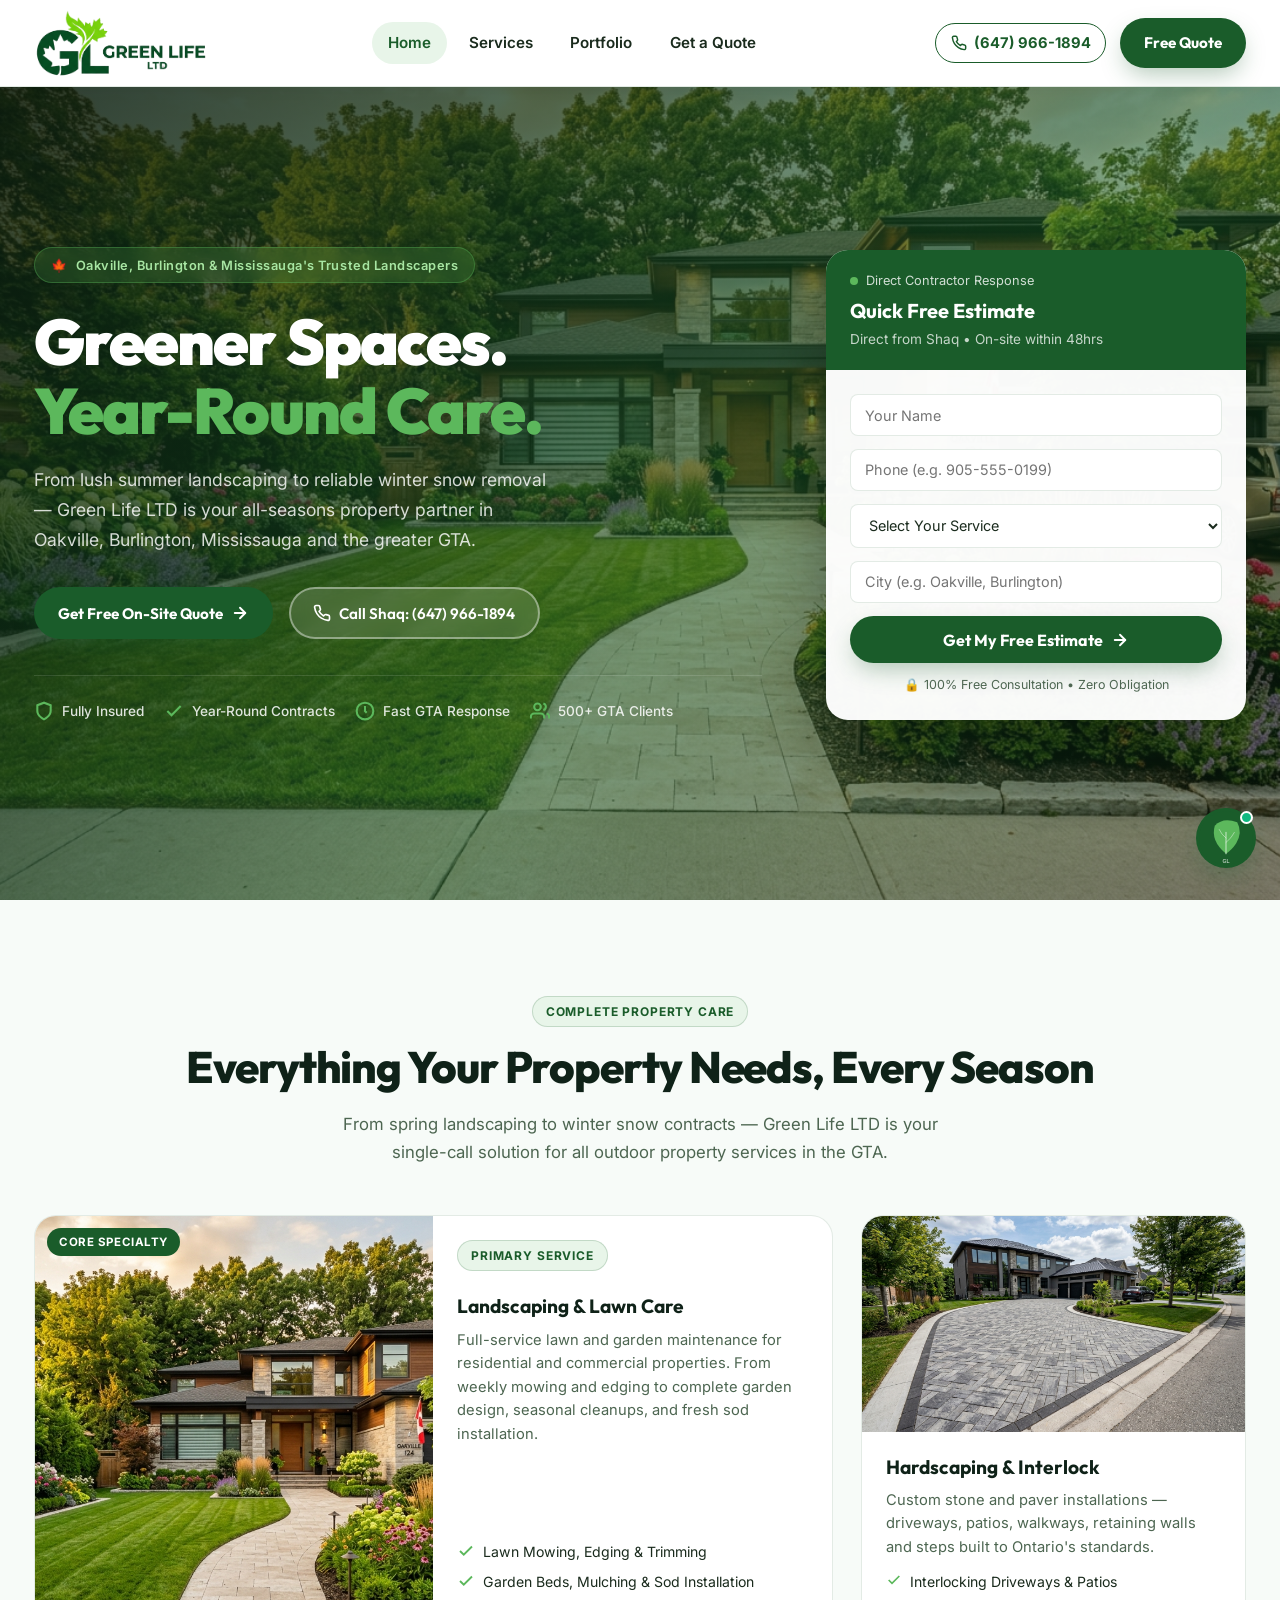
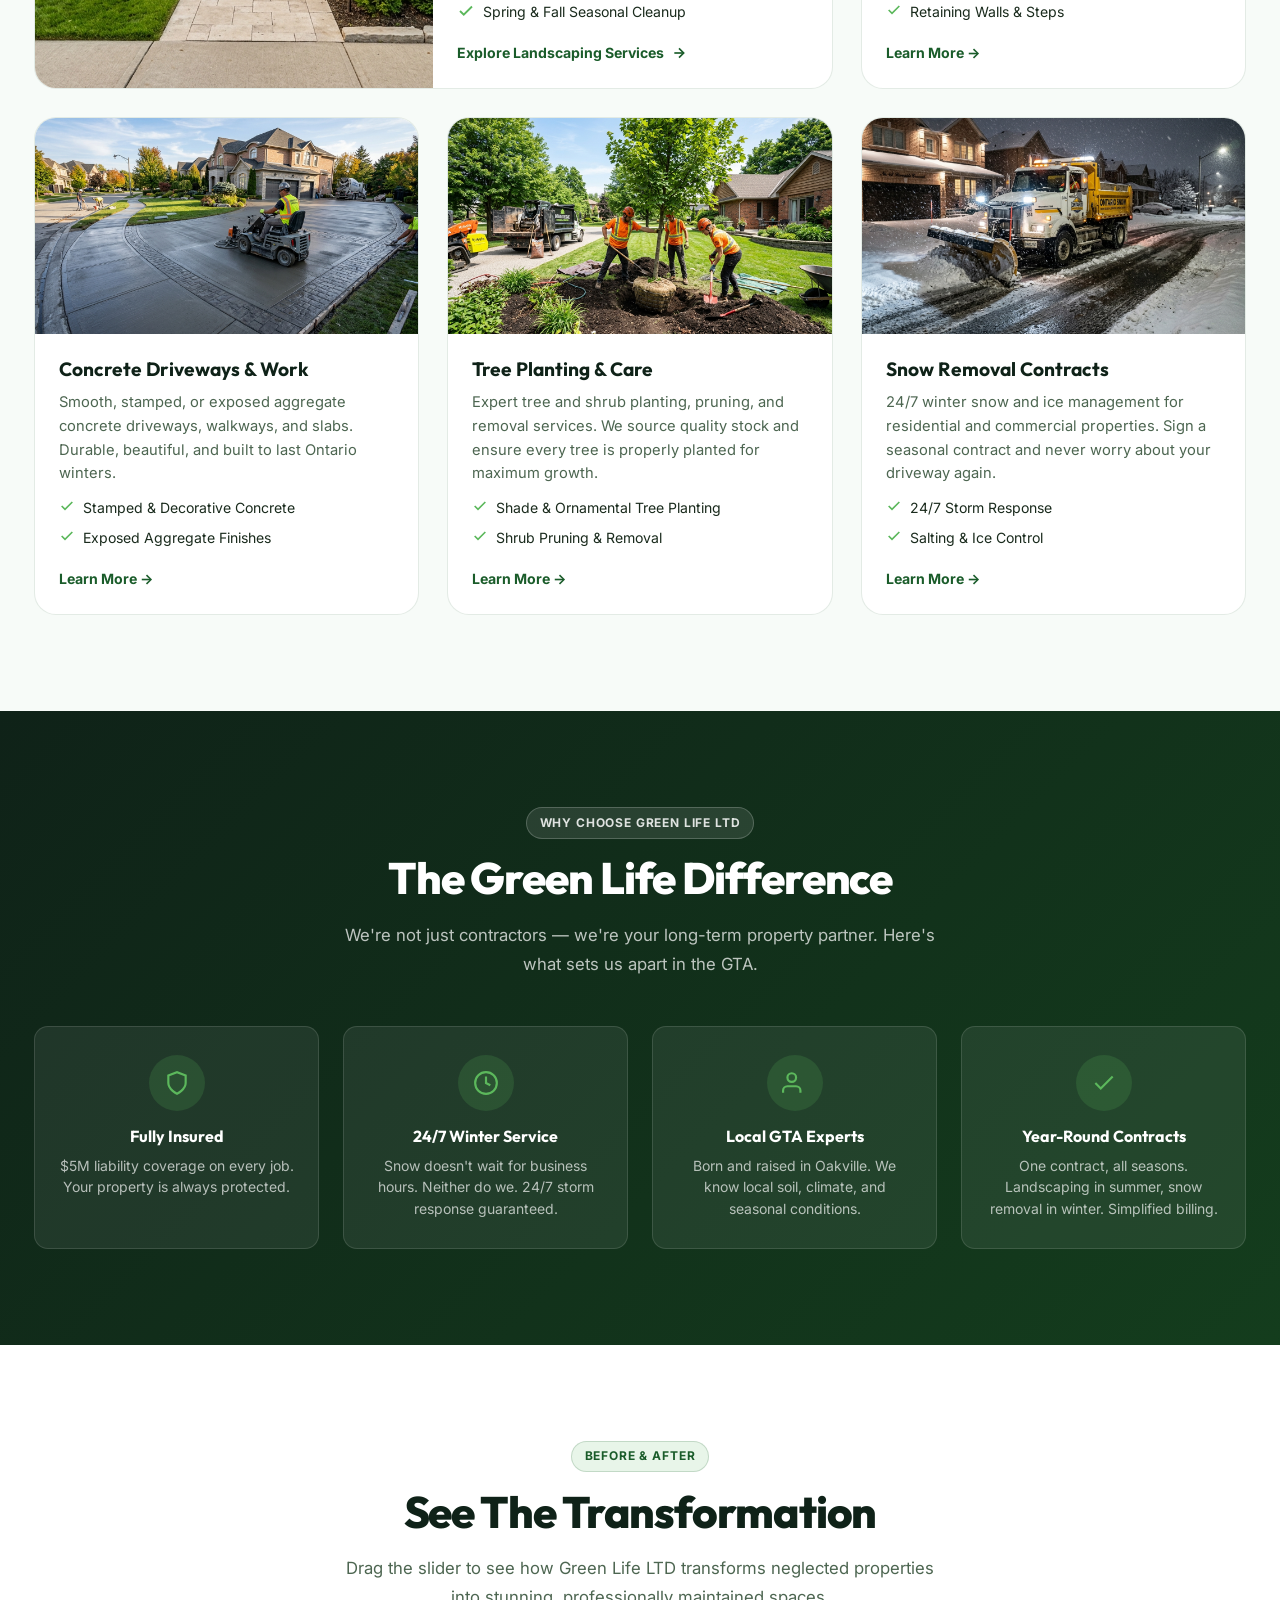
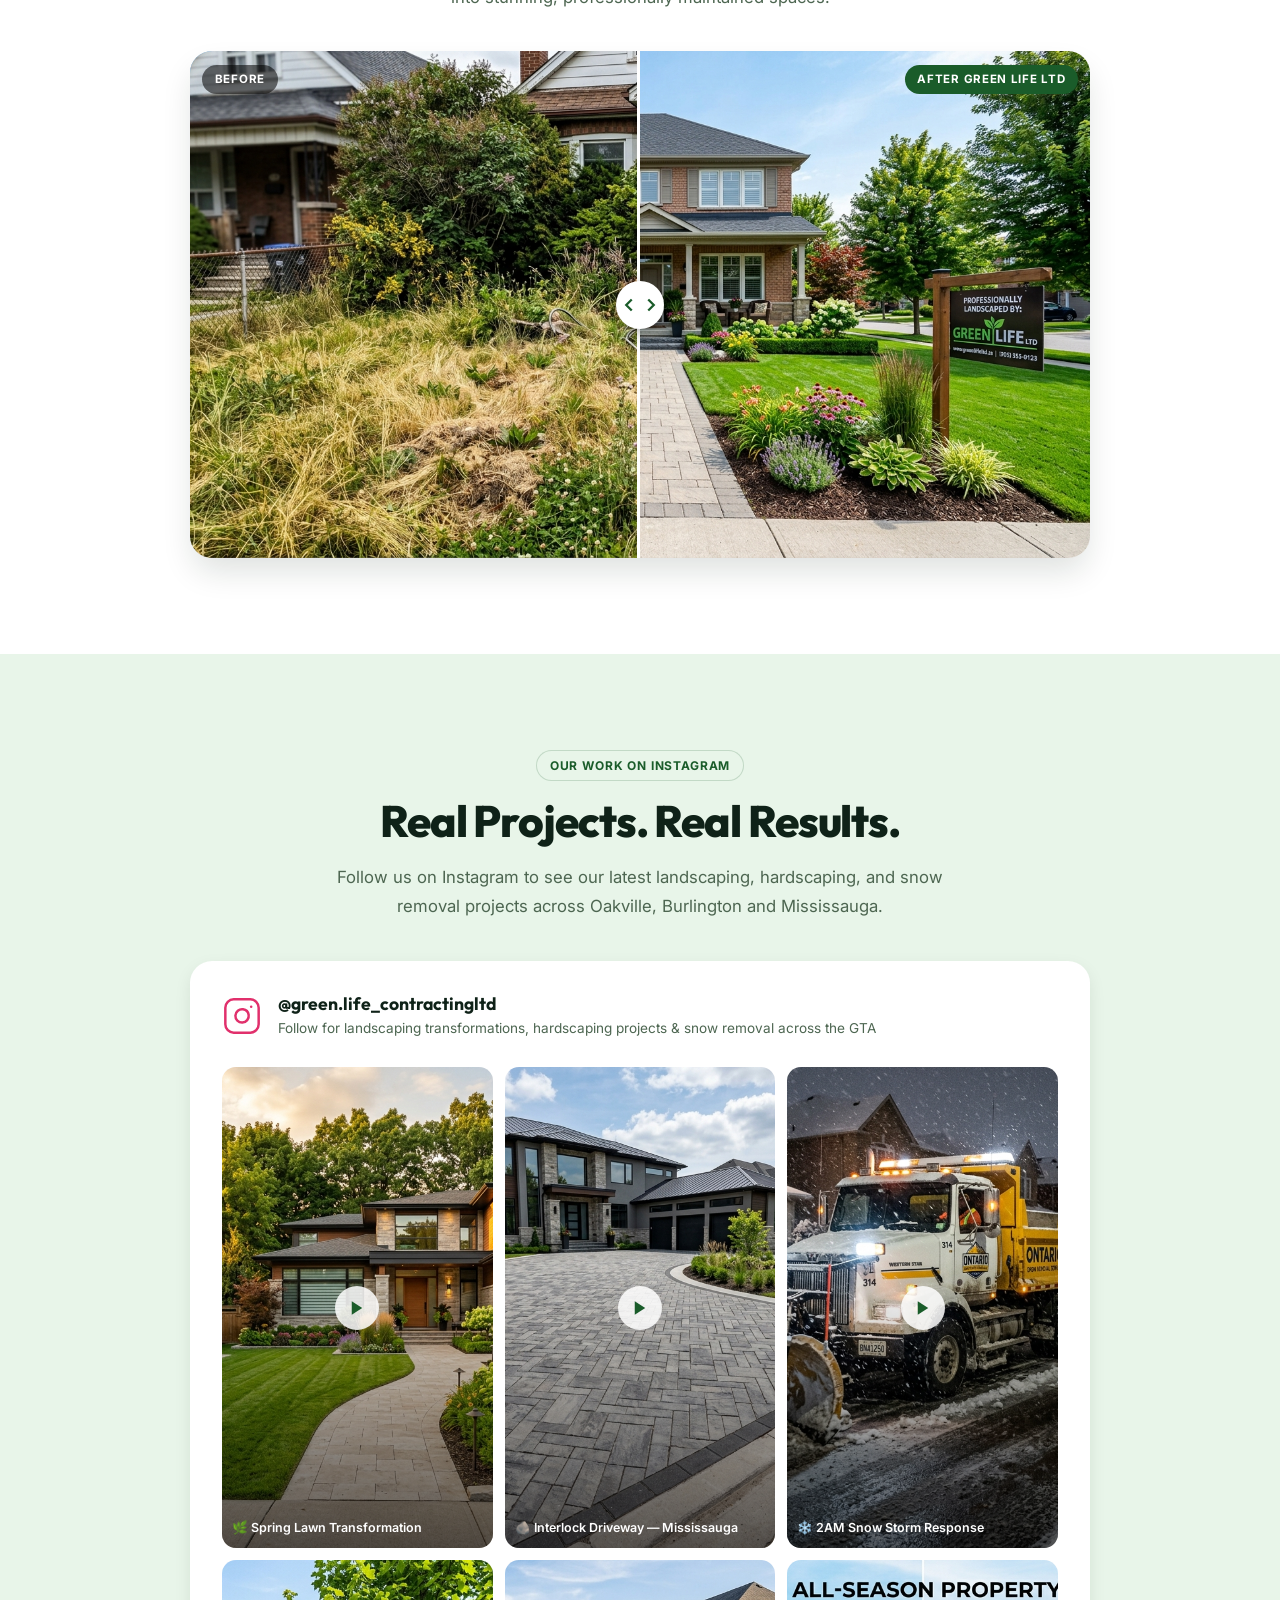
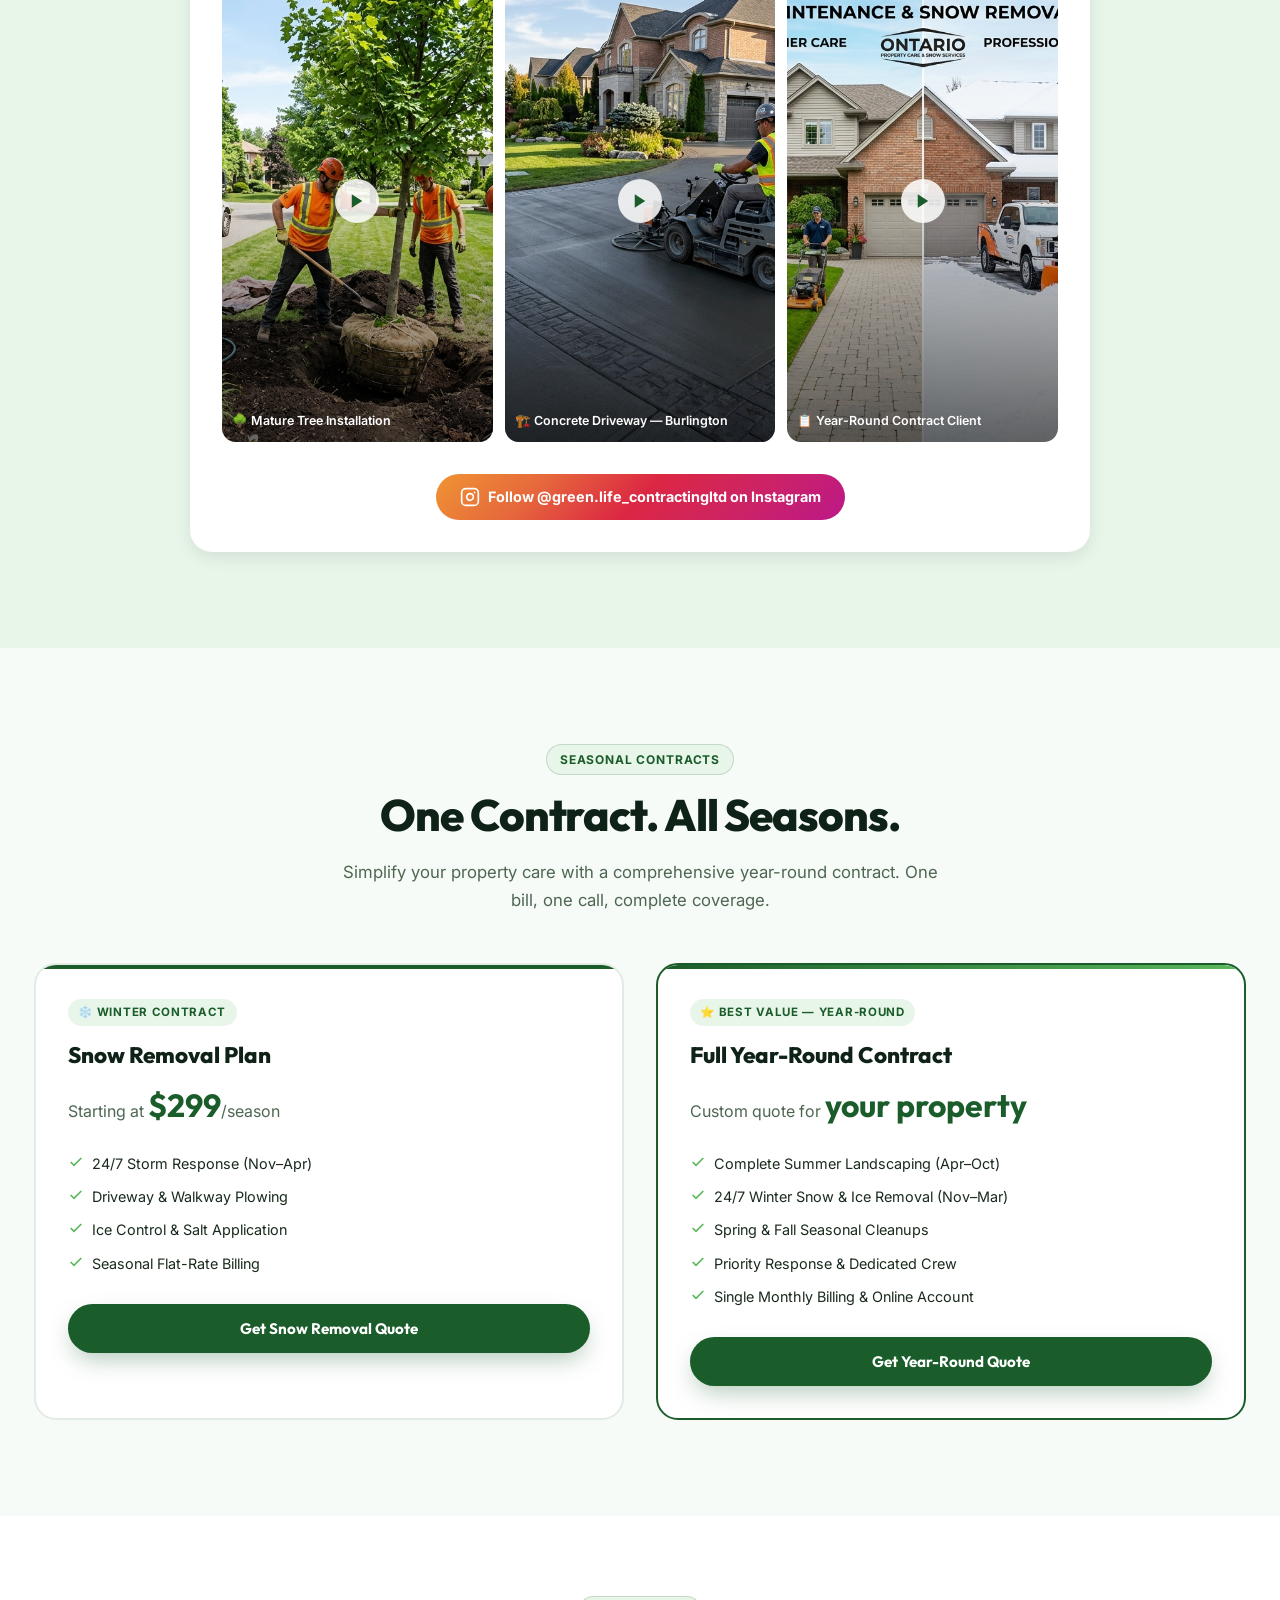
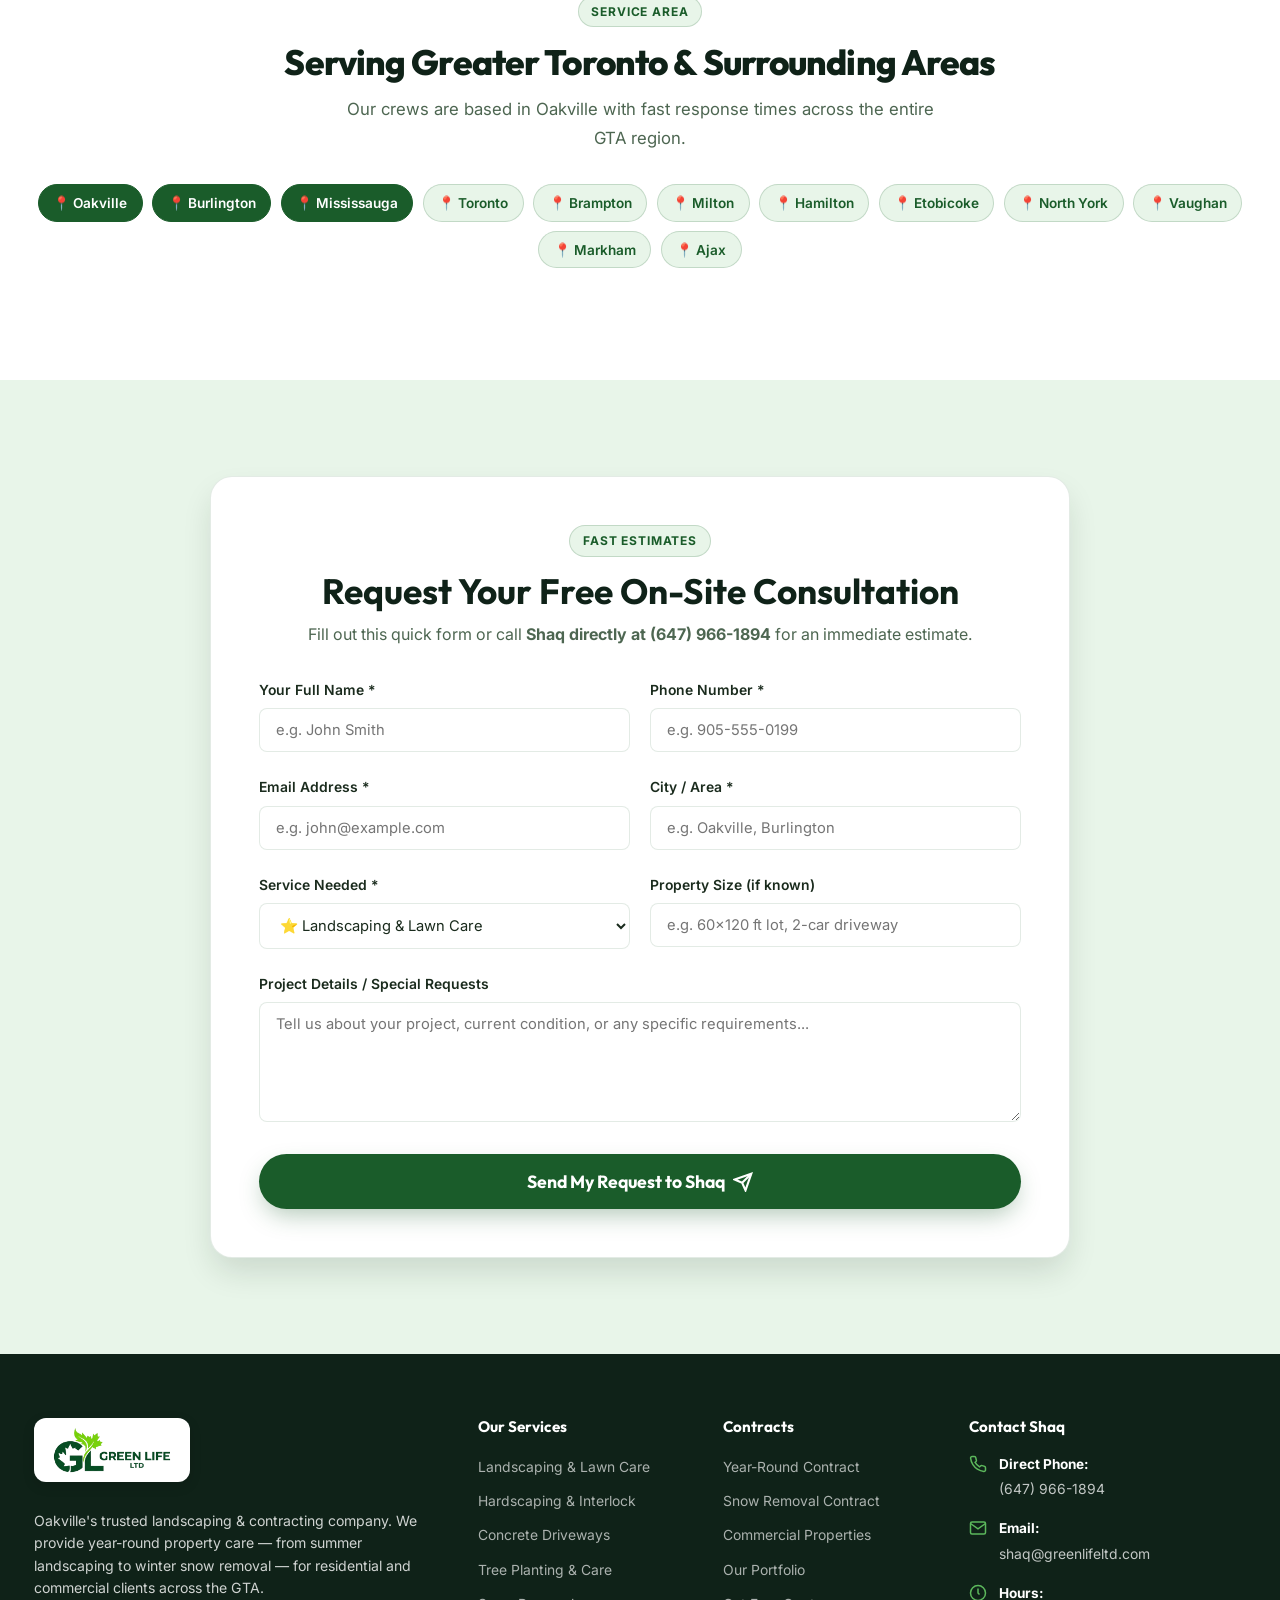
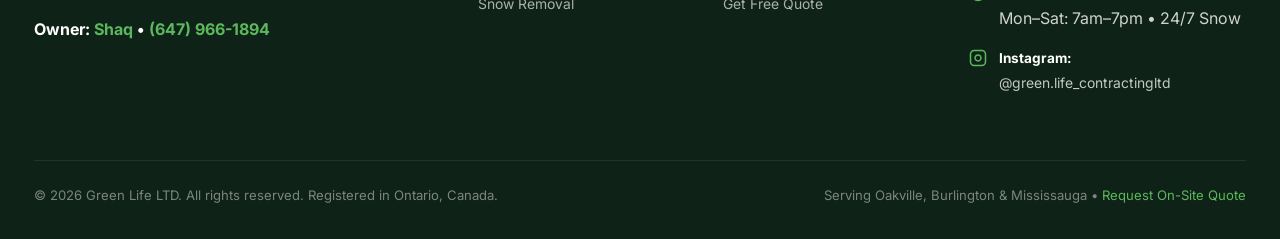
==== commit fe6f391a: "Make header white, make logo transparent and larger, style nav links and mobile menu" ====
--- a/index.html
+++ b/index.html
@@ -551,7 +551,7 @@
     <div class="container">
       <div class="footer-grid">
         <div class="footer-brand">
-          <img src="logo.png" alt="Green Life LTD Logo" style="height: 60px; width: auto; margin-bottom: 1rem;">
+          <div style="display: inline-block; background: #FFFFFF; padding: 8px 18px; border-radius: 12px; margin-bottom: 1.25rem; box-shadow: 0 4px 12px rgba(0,0,0,0.15);"><img src="logo.png" alt="Green Life LTD Logo" style="height: 48px; width: auto; display: block;"></div>
           <p>Oakville's trusted landscaping &amp; contracting company. We provide year-round property care — from summer landscaping to winter snow removal — for residential and commercial clients across the GTA.</p>
           <div style="font-weight: 700; color: #FFFFFF; margin-top: 0.75rem;">
             Owner: <span style="color: var(--accent-lime);">Shaq</span> &bull; <a href="tel:6479661894" style="color: var(--accent-lime);">(647) 966-1894</a>
--- a/style.css
+++ b/style.css
@@ -137,80 +137,94 @@
 /* ====================== HEADER / NAV ====================== */
 header {
   position: fixed; top: 0; left: 0; right: 0; z-index: 100;
-  background: rgba(15, 34, 24, 0.96);
+  background: #FFFFFF;
   backdrop-filter: blur(12px);
-  border-bottom: 1px solid rgba(92, 184, 92, 0.15);
-  transition: box-shadow 0.3s;
+  border-bottom: 1px solid rgba(26, 92, 42, 0.12);
+  box-shadow: 0 2px 14px rgba(15, 34, 24, 0.06);
+  transition: box-shadow 0.3s ease;
 }
 
 .nav-wrapper {
   display: flex; align-items: center; justify-content: space-between;
-  height: 72px; gap: 2rem;
-}
-
-.logo-link { display: flex; align-items: center; gap: 0.75rem; }
-.logo-img { height: 52px; width: auto; object-fit: contain; }
+  height: 86px; gap: 2rem;
+}
+
+.logo-link { display: flex; align-items: center; gap: 0.75rem; text-decoration: none; }
+.logo-img {
+  height: 70px;
+  width: auto;
+  object-fit: contain;
+  transition: transform var(--transition-fast);
+}
+.logo-link:hover .logo-img {
+  transform: scale(1.03);
+}
 .logo-text {
-  font-family: var(--font-heading); font-weight: 800;
-  font-size: 1.1rem; color: #fff; line-height: 1.15;
-}
-.logo-text span { display: block; color: var(--accent-lime); font-size: 0.7rem; font-weight: 600; letter-spacing: 0.06em; text-transform: uppercase; }
-
-.nav-links { display: flex; align-items: center; gap: 0.25rem; }
+  display: none;
+}
+
+.nav-links { display: flex; align-items: center; gap: 0.35rem; }
 .nav-links a {
-  color: rgba(255,255,255,0.82); font-weight: 500; font-size: 0.92rem;
+  color: var(--text-main); font-weight: 600; font-size: 0.95rem;
+  padding: 0.5rem 1rem; border-radius: var(--radius-full);
+  transition: all var(--transition-fast);
+}
+.nav-links a:hover, .nav-links a.active {
+  color: var(--primary-forest); background: var(--green-pale);
+}
+
+.nav-actions { display: flex; align-items: center; gap: 0.85rem; }
+.nav-phone {
+  display: flex; align-items: center; gap: 0.45rem;
+  color: var(--primary-forest); font-weight: 700; font-size: 0.92rem;
   padding: 0.45rem 0.9rem; border-radius: var(--radius-full);
+  border: 1.5px solid var(--primary-forest);
+  background: transparent;
   transition: all var(--transition-fast);
 }
-.nav-links a:hover, .nav-links a.active {
-  color: #fff; background: rgba(92, 184, 92, 0.15);
-}
-
-.nav-actions { display: flex; align-items: center; gap: 0.75rem; }
-.nav-phone {
-  display: flex; align-items: center; gap: 0.4rem;
-  color: var(--accent-lime); font-weight: 700; font-size: 0.9rem;
-  padding: 0.4rem 0.75rem; border-radius: var(--radius-full);
-  border: 1px solid rgba(92,184,92,0.3);
-  transition: all var(--transition-fast);
-}
-.nav-phone:hover { background: rgba(92,184,92,0.12); }
+.nav-phone:hover {
+  background: var(--primary-forest);
+  color: #FFFFFF;
+}
 
 @media (max-width: 900px) {
   .nav-links { display: none; }
   .nav-phone span { display: none; }
 }
 @media (max-width: 600px) {
+  .nav-wrapper { height: 72px; }
+  .logo-img { height: 54px; }
   .nav-actions .btn-primary { display: none; }
 }
 
 /* Mobile toggle */
 .mobile-toggle {
   display: none; background: none; border: none;
-  color: #fff; cursor: pointer; padding: 0.4rem;
+  color: var(--primary-dark); cursor: pointer; padding: 0.4rem;
   border-radius: var(--radius-sm);
 }
 @media (max-width: 900px) { .mobile-toggle { display: flex; } }
 
 .mobile-nav {
   display: none; flex-direction: column;
-  background: var(--primary-dark); padding: 1rem 1.5rem 1.5rem;
-  border-bottom: 1px solid rgba(92,184,92,0.15);
+  background: #FFFFFF; padding: 1rem 1.5rem 1.5rem;
+  border-bottom: 2px solid var(--green-pale);
+  box-shadow: 0 14px 28px rgba(15, 34, 24, 0.12);
 }
 .mobile-nav.open { display: flex; }
 .mobile-nav a {
-  color: rgba(255,255,255,0.85); font-size: 1rem; font-weight: 500;
-  padding: 0.7rem 0; border-bottom: 1px solid rgba(255,255,255,0.06);
+  color: var(--text-main); font-size: 1rem; font-weight: 600;
+  padding: 0.75rem 0; border-bottom: 1px solid rgba(26, 92, 42, 0.08);
   transition: color var(--transition-fast);
 }
-.mobile-nav a:hover { color: var(--accent-lime); }
+.mobile-nav a:hover { color: var(--primary-forest); }
 .mobile-nav a:last-child { border-bottom: none; }
 
 /* ====================== HERO SECTION ====================== */
 .hero {
   position: relative; min-height: 100vh;
   display: flex; align-items: center;
-  padding-top: 72px; overflow: hidden;
+  padding-top: 86px; overflow: hidden;
 }
 
 .hero-bg {
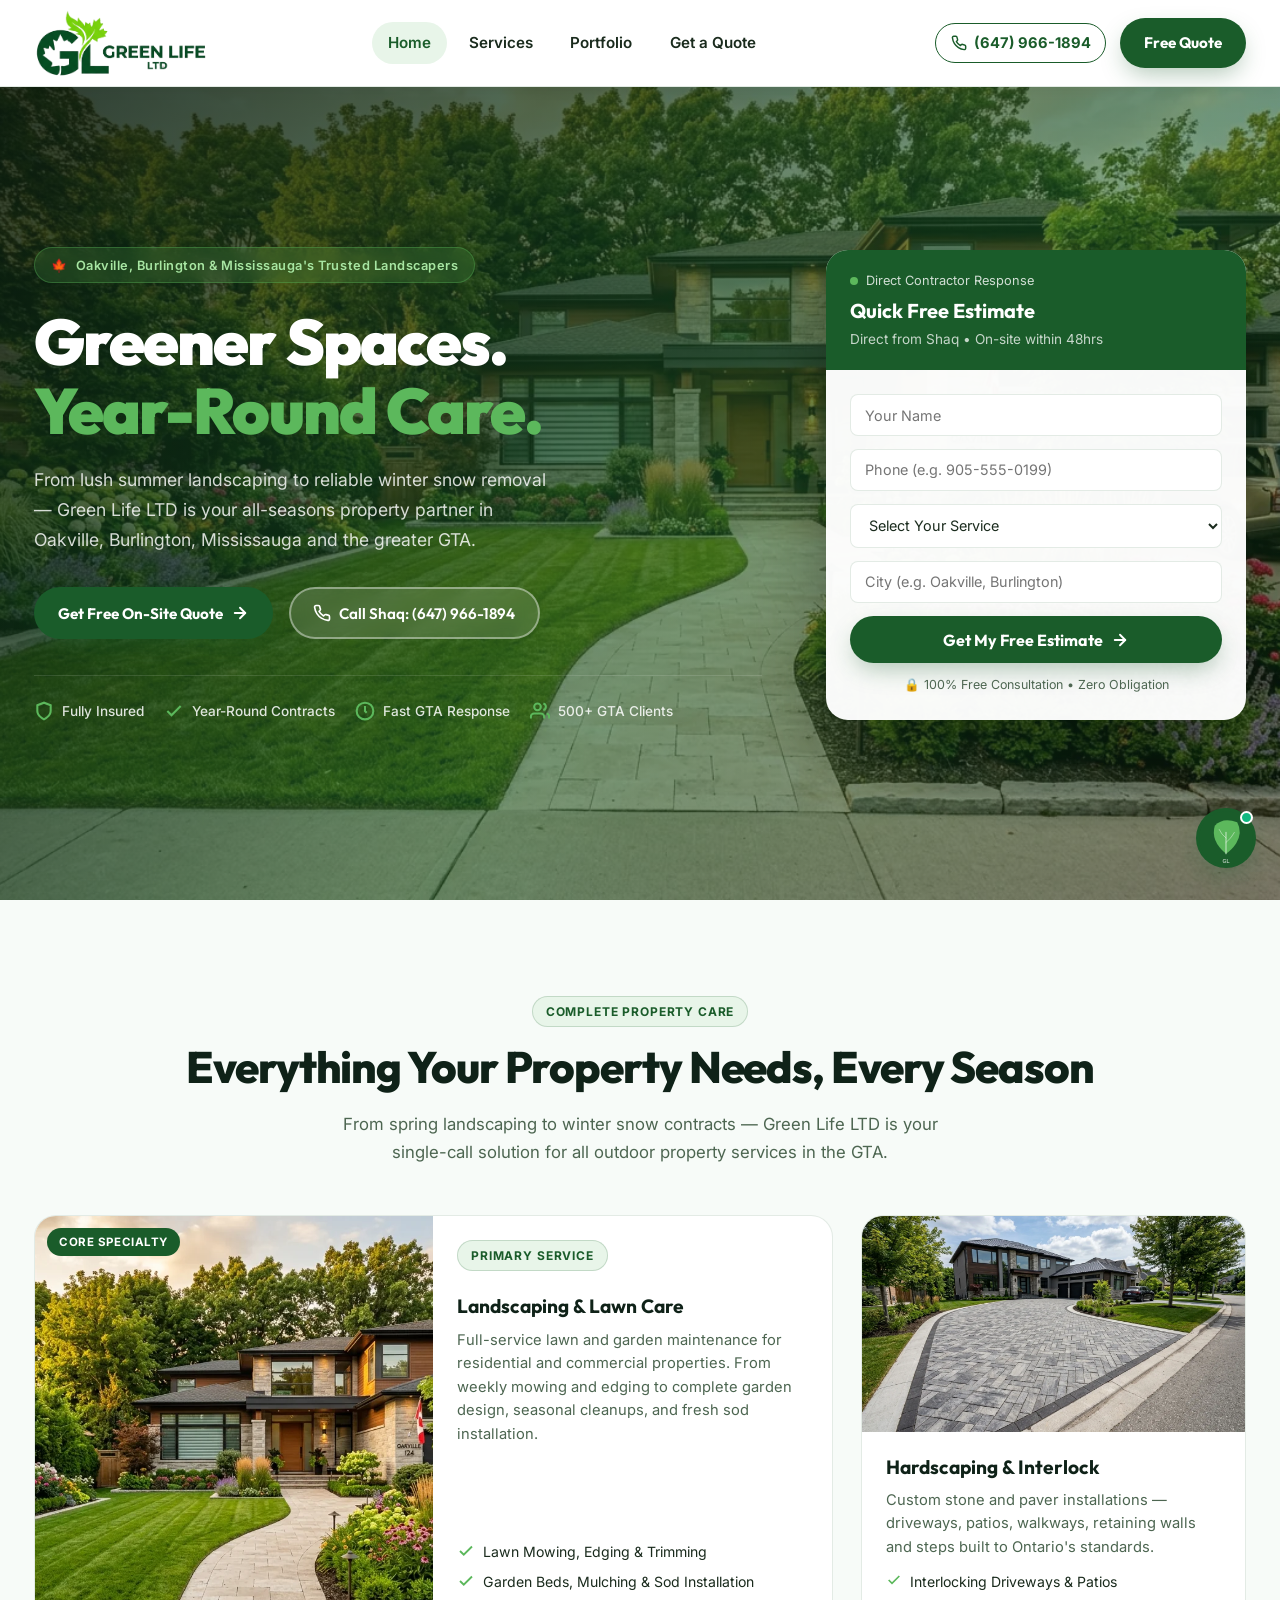
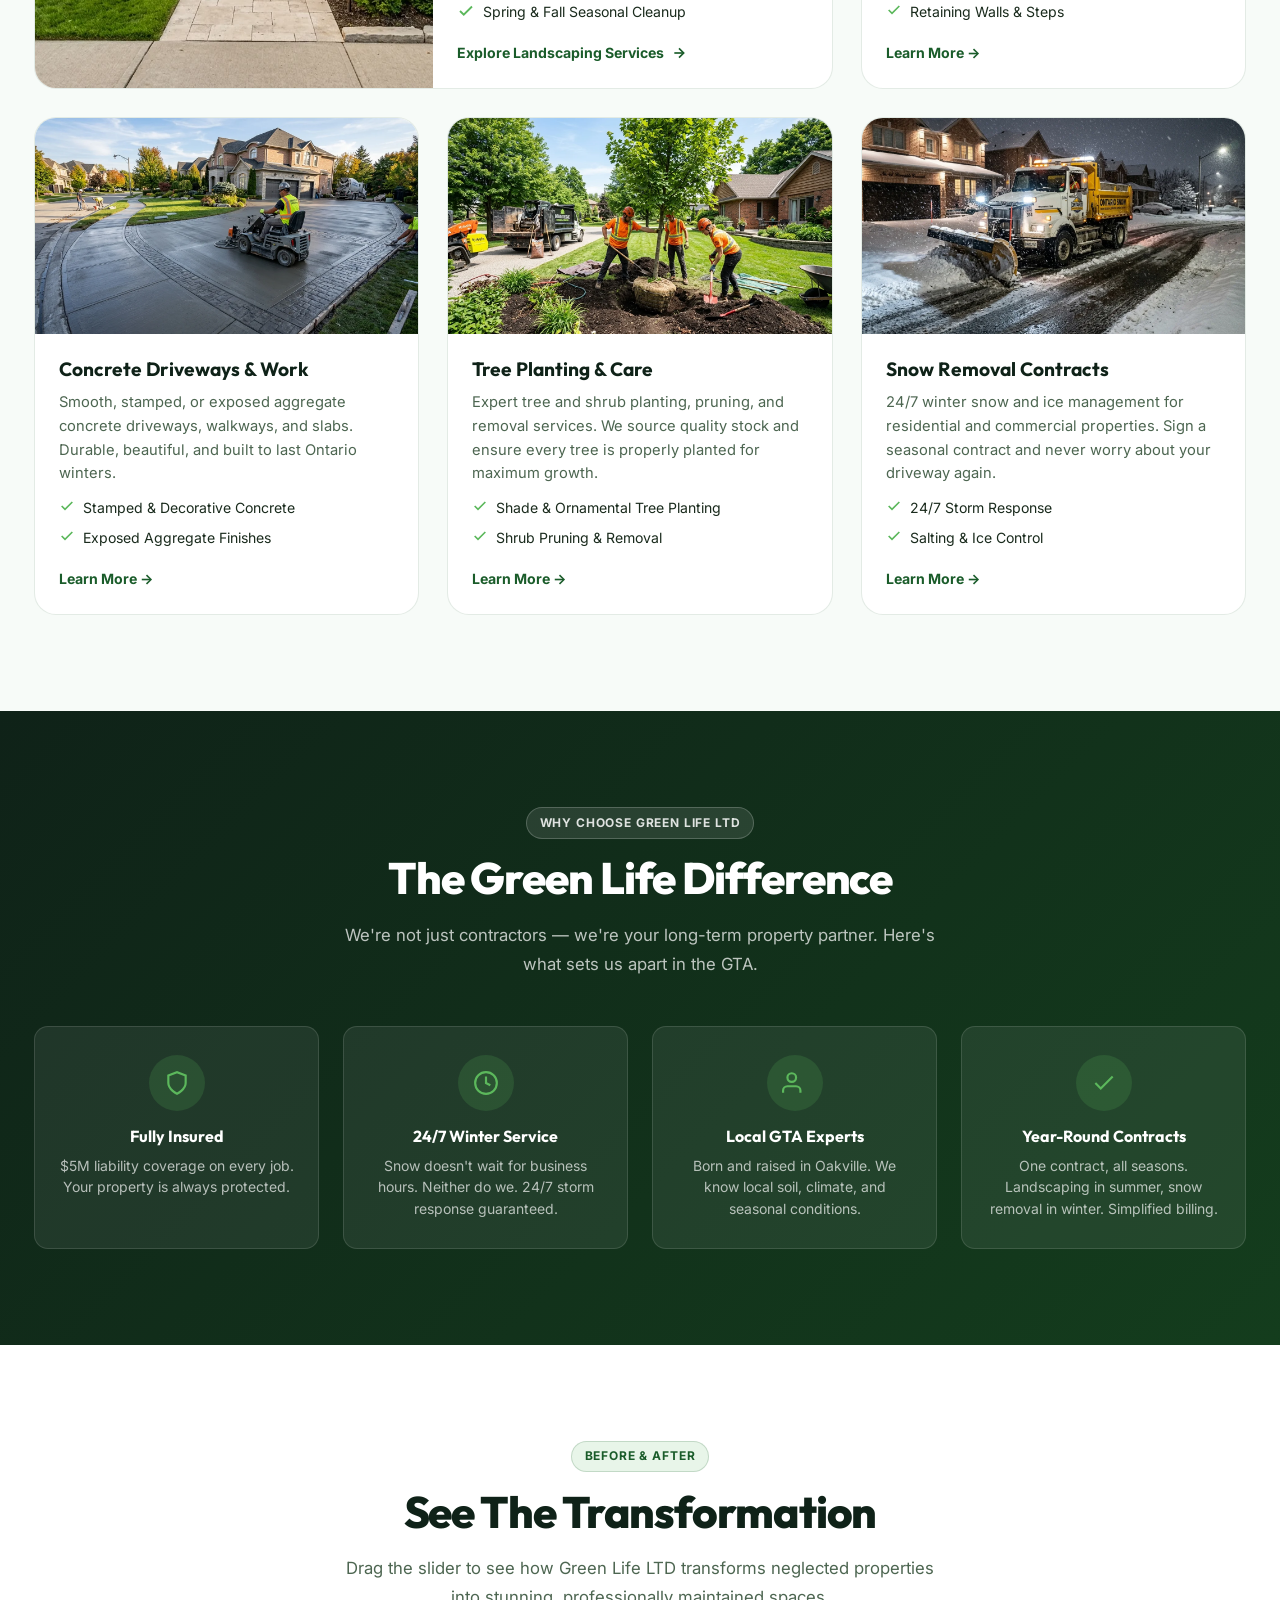
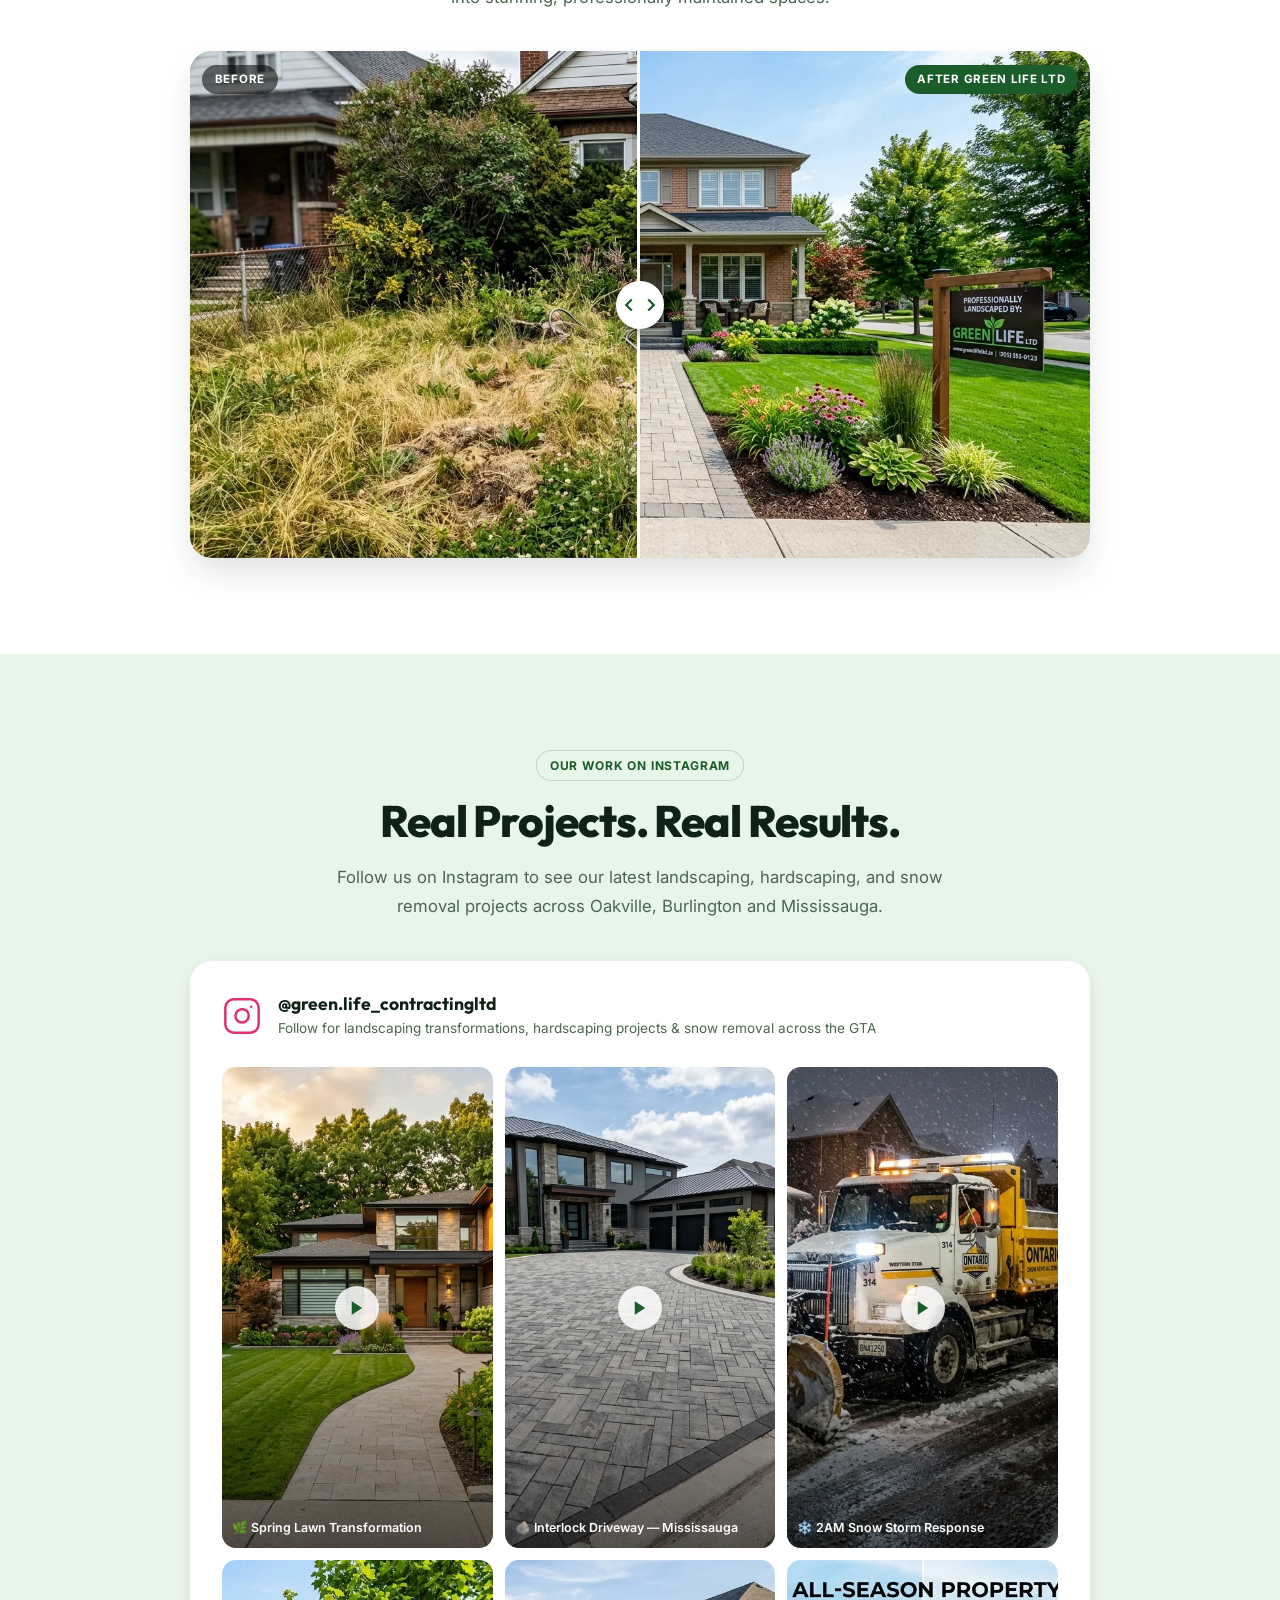
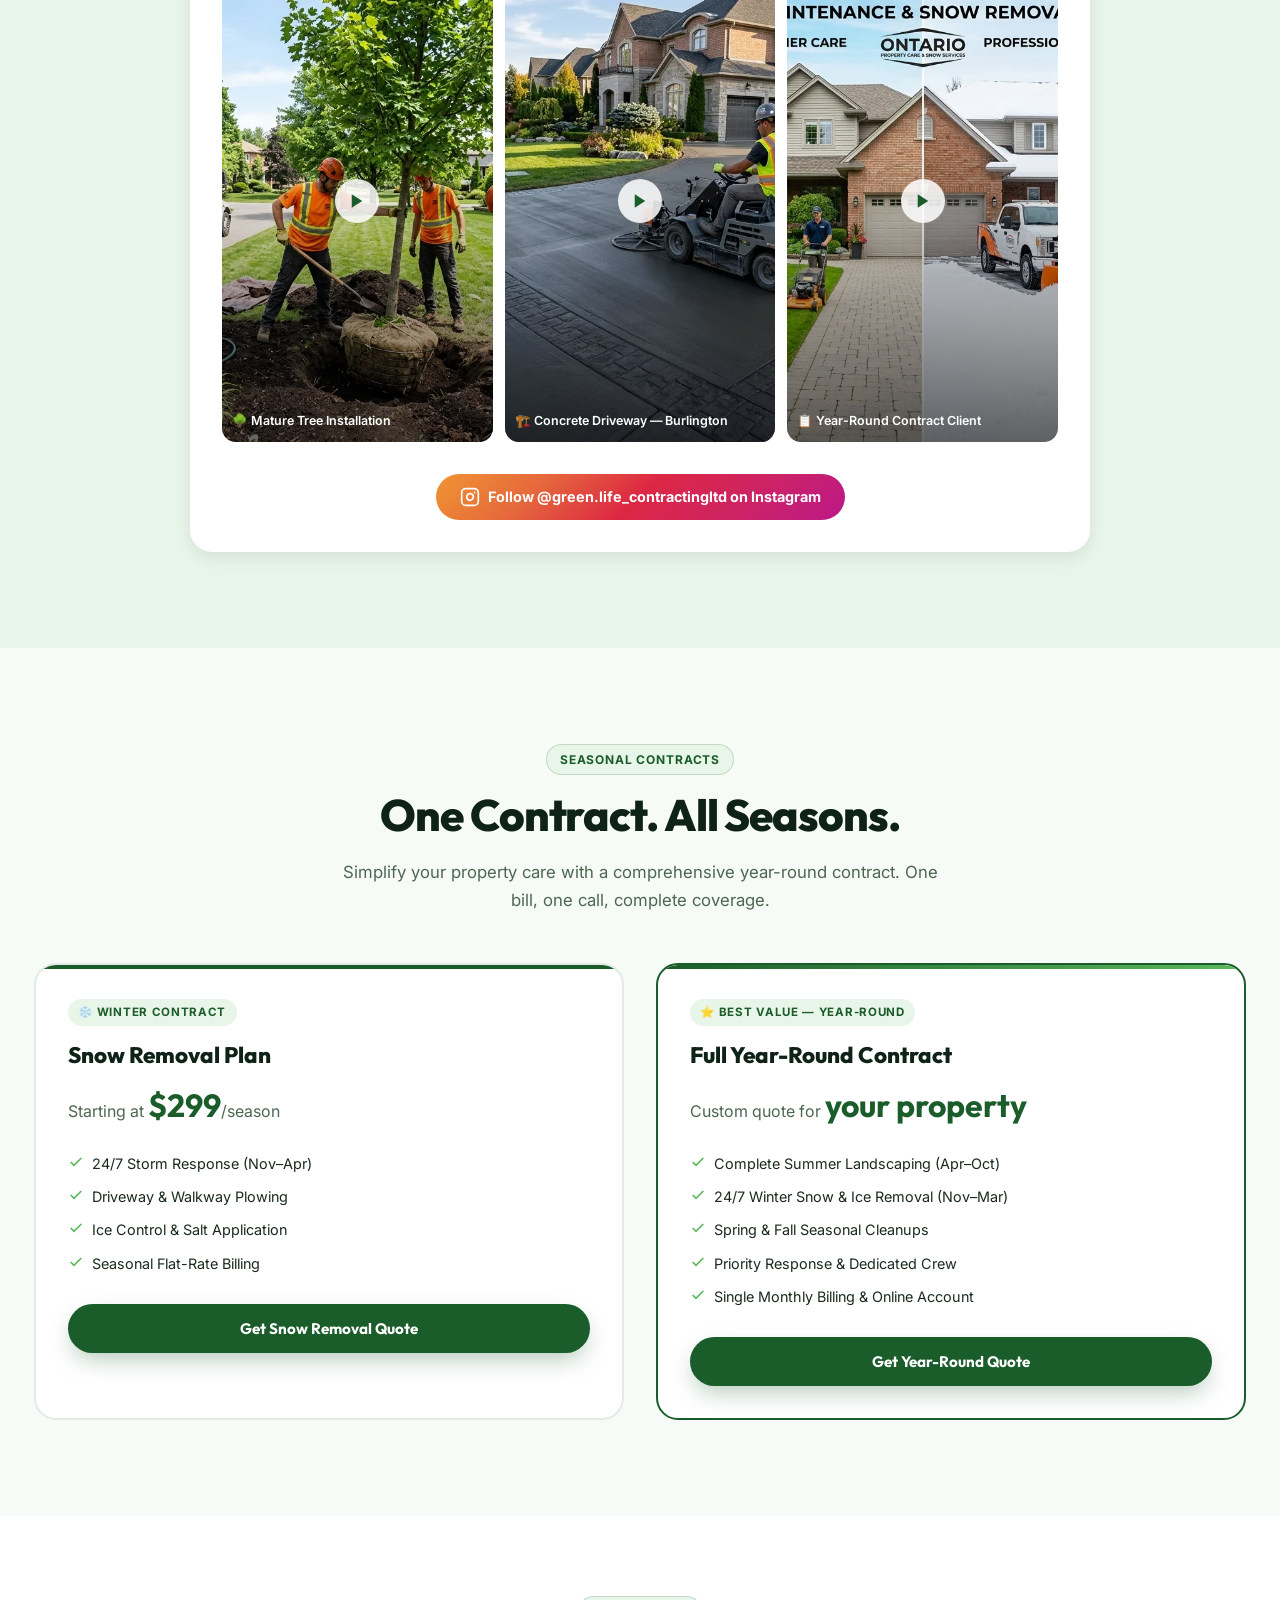
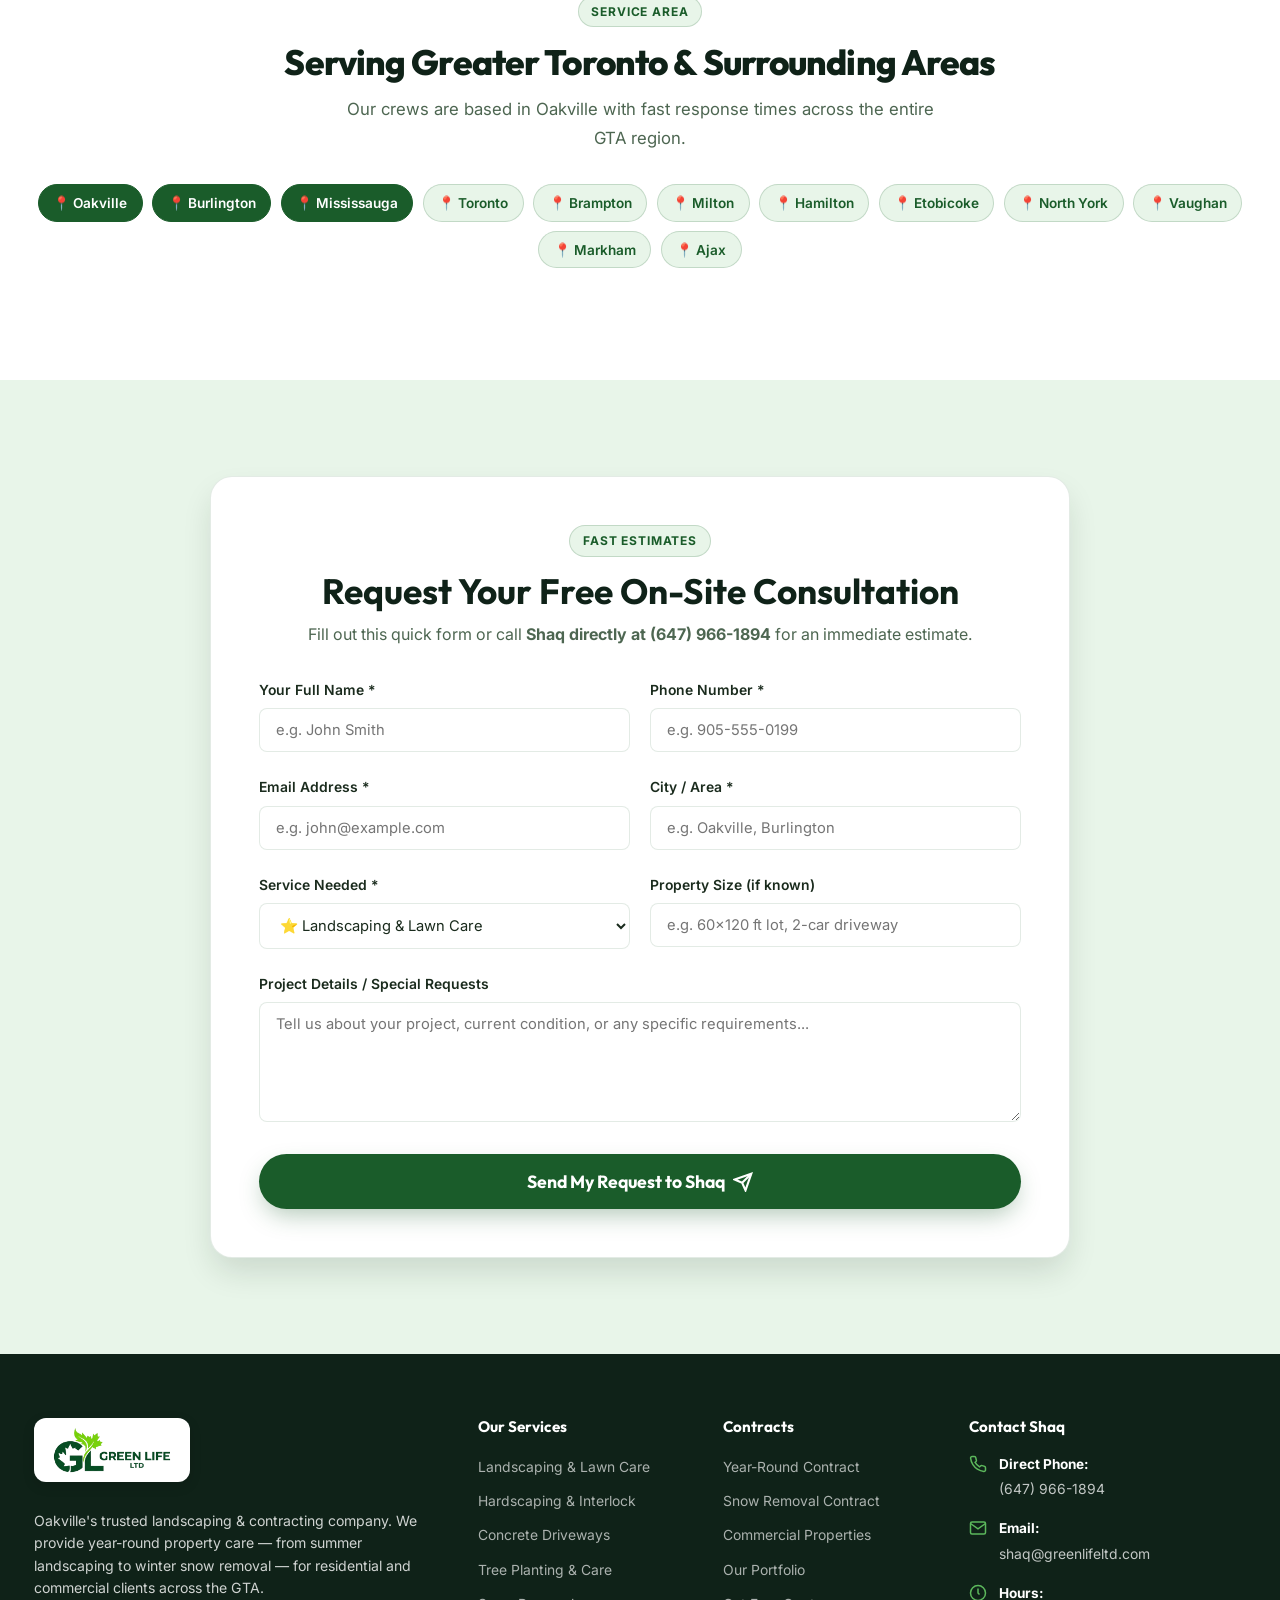
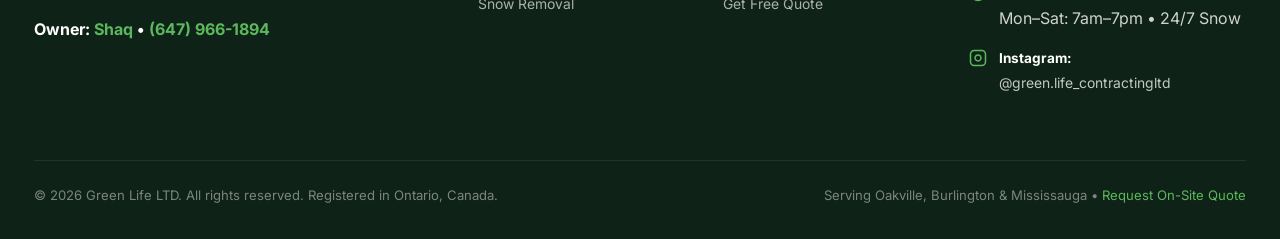
==== commit 66ddcacb: "feat(seo,perf): convert images to WebP, add OG card, favicons, robots/sitemap, security headers, and" ====
--- a/index.html
+++ b/index.html
@@ -3,14 +3,67 @@
 <head>
   <meta charset="UTF-8">
   <meta name="viewport" content="width=device-width, initial-scale=1.0">
+  <meta name="color-scheme" content="light">
+  <meta name="supported-color-schemes" content="light">
   <title>Green Life LTD | Landscaping, Hardscaping & Snow Removal — Oakville, Burlington, Mississauga</title>
   <meta name="description" content="Green Life LTD — Oakville's trusted landscaping, hardscaping, concrete, tree planting and year-round snow removal contractor. Serving Oakville, Burlington, Mississauga and the greater GTA. Call Shaq: (647) 966-1894.">
   <meta name="keywords" content="landscaping oakville, hardscaping mississauga, snow removal burlington, concrete driveways oakville, tree planting gta, year round landscaping contract, green life ltd">
+  <link rel="canonical" href="https://greenlifeltd.com/">
+
+  <!-- OpenGraph & Twitter Card Metadata -->
   <meta property="og:title" content="Green Life LTD | Premier Landscaping & Snow Removal">
   <meta property="og:description" content="Year-round property care in Oakville, Burlington & Mississauga. Landscaping, hardscaping, driveways, tree planting and snow removal contracts.">
-
-  <!-- Favicon -->
-  <link rel="icon" type="image/png" href="logo.png">
+  <meta property="og:image" content="https://greenlifeltd.com/images/og-image.jpg">
+  <meta property="og:image:width" content="1200">
+  <meta property="og:image:height" content="630">
+  <meta property="og:url" content="https://greenlifeltd.com/">
+  <meta property="og:type" content="website">
+  <meta property="og:locale" content="en_CA">
+  <meta name="twitter:card" content="summary_large_image">
+  <meta name="twitter:title" content="Green Life LTD | Premier Landscaping & Snow Removal">
+  <meta name="twitter:description" content="Year-round property care in Oakville, Burlington & Mississauga. Landscaping, hardscaping, driveways, tree planting and snow removal contracts.">
+  <meta name="twitter:image" content="https://greenlifeltd.com/images/og-image.jpg">
+
+  <!-- Favicons & Web App Manifest -->
+  <link rel="icon" type="image/png" sizes="32x32" href="/favicon-32x32.png">
+  <link rel="icon" type="image/png" sizes="16x16" href="/favicon-16x16.png">
+  <link rel="shortcut icon" href="/favicon.ico">
+  <link rel="apple-touch-icon" sizes="180x180" href="/apple-touch-icon.png">
+  <link rel="manifest" href="/site.webmanifest">
+
+  <!-- Schema.org LocalBusiness Structured Data -->
+  <script type="application/ld+json">
+  {
+    "@context": "https://schema.org",
+    "@type": ["HomeAndConstructionBusiness", "LocalBusiness"],
+    "name": "Green Life LTD",
+    "founder": {
+      "@type": "Person",
+      "name": "Shaq"
+    },
+    "image": "https://greenlifeltd.com/images/og-image.jpg",
+    "logo": "https://greenlifeltd.com/logo.png",
+    "url": "https://greenlifeltd.com",
+    "telephone": "+1-647-966-1894",
+    "email": "shaq@greenlifeltd.com",
+    "priceRange": "$$",
+    "address": {
+      "@type": "PostalAddress",
+      "addressLocality": "Oakville",
+      "addressRegion": "ON",
+      "addressCountry": "CA"
+    },
+    "areaServed": [
+      { "@type": "City", "name": "Oakville" },
+      { "@type": "City", "name": "Burlington" },
+      { "@type": "City", "name": "Mississauga" },
+      { "@type": "AdministrativeArea", "name": "Greater Toronto Area (GTA)" }
+    ],
+    "sameAs": [
+      "https://www.instagram.com/greenlifeltd"
+    ]
+  }
+  </script>
 
   <!-- Fonts -->
   <link rel="preconnect" href="https://fonts.googleapis.com">
@@ -62,7 +115,7 @@
   <main>
     <!-- ===== HERO SECTION ===== -->
     <section class="hero">
-      <img src="images/hero-landscaping.jpg" alt="Luxury Landscaping in Oakville Ontario" class="hero-bg">
+      <img src="images/hero-landscaping.webp" alt="Luxury Landscaping in Oakville Ontario" class="hero-bg" fetchpriority="high">
       <div class="hero-overlay"></div>
 
       <div class="container">
@@ -168,7 +221,7 @@
           <!-- Featured: Landscaping -->
           <div class="service-card featured">
             <div class="service-thumb">
-              <img src="images/hero-landscaping.jpg" alt="Professional Landscaping Oakville Burlington">
+              <img src="images/hero-landscaping.webp" alt="Professional Landscaping Oakville Burlington" loading="lazy" decoding="async">
               <div class="featured-ribbon">Core Specialty</div>
             </div>
             <div class="service-body">
@@ -201,7 +254,7 @@
           <!-- Hardscaping -->
           <div class="service-card">
             <div class="service-thumb">
-              <img src="images/hardscaping-driveway.jpg" alt="Hardscaping and Interlock Driveway Mississauga">
+              <img src="images/hardscaping-driveway.webp" alt="Hardscaping and Interlock Driveway Mississauga" loading="lazy" decoding="async">
             </div>
             <div class="service-body">
               <h3>Hardscaping & Interlock</h3>
@@ -217,7 +270,7 @@
           <!-- Concrete Work -->
           <div class="service-card">
             <div class="service-thumb">
-              <img src="images/concrete-work.jpg" alt="Concrete Driveway Work Oakville Burlington">
+              <img src="images/concrete-work.webp" alt="Concrete Driveway Work Oakville Burlington" loading="lazy" decoding="async">
             </div>
             <div class="service-body">
               <h3>Concrete Driveways & Work</h3>
@@ -233,7 +286,7 @@
           <!-- Tree Planting -->
           <div class="service-card">
             <div class="service-thumb">
-              <img src="images/tree-planting.jpg" alt="Tree Planting Service GTA Ontario">
+              <img src="images/tree-planting.webp" alt="Tree Planting Service GTA Ontario" loading="lazy" decoding="async">
             </div>
             <div class="service-body">
               <h3>Tree Planting & Care</h3>
@@ -249,7 +302,7 @@
           <!-- Snow Removal -->
           <div class="service-card">
             <div class="service-thumb">
-              <img src="images/snow-removal.jpg" alt="Snow Removal Contract Oakville Burlington Mississauga">
+              <img src="images/snow-removal.webp" alt="Snow Removal Contract Oakville Burlington Mississauga" loading="lazy" decoding="async">
             </div>
             <div class="service-body">
               <h3>Snow Removal Contracts</h3>
@@ -319,12 +372,12 @@
 
         <div class="comparison-wrapper">
           <!-- AFTER image (underneath) -->
-          <img src="images/lawn-after.jpg" alt="Professionally Landscaped Lawn — After Green Life LTD" class="comparison-img">
+          <img src="images/lawn-after.webp" alt="Professionally Landscaped Lawn — After Green Life LTD" class="comparison-img" loading="lazy" decoding="async">
           <div class="badge-tag after">After Green Life LTD</div>
 
           <!-- BEFORE image (overlay, draggable) -->
           <div class="comparison-overlay" id="comparisonOverlay">
-            <img src="images/lawn-before.jpg" alt="Neglected Lawn Before Green Life LTD">
+            <img src="images/lawn-before.webp" alt="Neglected Lawn Before Green Life LTD" loading="lazy" decoding="async">
             <div class="badge-tag before">Before</div>
           </div>
 
@@ -365,42 +418,42 @@
           <div class="instagram-reel-grid" id="instagram-grid">
             <!-- Cards built dynamically by app.js -->
             <div class="reel-card">
-              <img src="images/hero-landscaping.jpg" alt="Landscaping Project Oakville">
+              <img src="images/hero-landscaping.webp" alt="Landscaping Project Oakville" loading="lazy" decoding="async">
               <div class="reel-play">
                 <svg width="18" height="18" viewBox="0 0 24 24" fill="currentColor"><polygon points="5 3 19 12 5 21 5 3"></polygon></svg>
               </div>
               <div class="reel-label">🌿 Spring Lawn Transformation</div>
             </div>
             <div class="reel-card">
-              <img src="images/hardscaping-driveway.jpg" alt="Hardscaping Driveway Project">
+              <img src="images/hardscaping-driveway.webp" alt="Hardscaping Driveway Project" loading="lazy" decoding="async">
               <div class="reel-play">
                 <svg width="18" height="18" viewBox="0 0 24 24" fill="currentColor"><polygon points="5 3 19 12 5 21 5 3"></polygon></svg>
               </div>
               <div class="reel-label">🪨 Interlock Driveway — Mississauga</div>
             </div>
             <div class="reel-card">
-              <img src="images/snow-removal.jpg" alt="Snow Removal Service">
+              <img src="images/snow-removal.webp" alt="Snow Removal Service" loading="lazy" decoding="async">
               <div class="reel-play">
                 <svg width="18" height="18" viewBox="0 0 24 24" fill="currentColor"><polygon points="5 3 19 12 5 21 5 3"></polygon></svg>
               </div>
               <div class="reel-label">❄️ 2AM Snow Storm Response</div>
             </div>
             <div class="reel-card">
-              <img src="images/tree-planting.jpg" alt="Tree Planting Service">
+              <img src="images/tree-planting.webp" alt="Tree Planting Service" loading="lazy" decoding="async">
               <div class="reel-play">
                 <svg width="18" height="18" viewBox="0 0 24 24" fill="currentColor"><polygon points="5 3 19 12 5 21 5 3"></polygon></svg>
               </div>
               <div class="reel-label">🌳 Mature Tree Installation</div>
             </div>
             <div class="reel-card">
-              <img src="images/concrete-work.jpg" alt="Concrete Driveway Work">
+              <img src="images/concrete-work.webp" alt="Concrete Driveway Work" loading="lazy" decoding="async">
               <div class="reel-play">
                 <svg width="18" height="18" viewBox="0 0 24 24" fill="currentColor"><polygon points="5 3 19 12 5 21 5 3"></polygon></svg>
               </div>
               <div class="reel-label">🏗️ Concrete Driveway — Burlington</div>
             </div>
             <div class="reel-card">
-              <img src="images/year-round-contracts.jpg" alt="Year Round Property Care">
+              <img src="images/year-round-contracts.webp" alt="Year Round Property Care" loading="lazy" decoding="async">
               <div class="reel-play">
                 <svg width="18" height="18" viewBox="0 0 24 24" fill="currentColor"><polygon points="5 3 19 12 5 21 5 3"></polygon></svg>
               </div>
@@ -650,20 +703,15 @@
       <div class="chat-header">
         <div class="chat-header-title">
           <span style="display:inline-block; width:8px; height:8px; border-radius:50%; background:#10B981;"></span>
-          <span>Shaq &bull; Green Life LTD</span>
+          <span>Hi 🌿 I'm Shaq, questions?</span>
         </div>
         <button class="chat-close-btn" id="chat-close" aria-label="Close Chat">
           <svg width="18" height="18" viewBox="0 0 24 24" fill="none" stroke="currentColor" stroke-width="2.5"><line x1="18" y1="6" x2="6" y2="18"></line><line x1="6" y1="6" x2="18" y2="18"></line></svg>
         </button>
       </div>
-      <div class="chat-text" id="chat-text">
-        <div style="background: var(--green-pale); padding: 0.5rem 0.75rem; border-radius: 12px; margin-bottom: 0.5rem; font-size: 0.85rem; border: 1px solid rgba(26,92,42,0.12);">
-          <span class="chat-greeting-desktop">Hi! I'm <strong>Shaq</strong> from Green Life LTD 🌿 Planning landscaping, hardscaping, or a snow removal contract in Oakville, Burlington or Mississauga? Ask me anything!</span>
-          <span class="chat-greeting-mobile">Hi — I'm <strong>Shaq</strong> from Green Life LTD. How can I help?</span>
-        </div>
-      </div>
+      <div class="chat-text" id="chat-text"></div>
       <div class="chat-input-wrapper">
-        <input type="text" id="chat-input" placeholder="Ask Shaq a question..." aria-label="Chat query">
+        <input type="text" id="chat-input" placeholder="Type your question..." aria-label="Chat query">
         <button id="chat-send" class="chat-send-btn" aria-label="Send message">
           <svg width="15" height="15" viewBox="0 0 24 24" fill="none" stroke="currentColor" stroke-width="2.5"><line x1="22" y1="2" x2="11" y2="13"></line><polygon points="22 2 15 22 11 13 2 9 22 2"></polygon></svg>
         </button>
--- a/style.css
+++ b/style.css
@@ -4,6 +4,7 @@
    ========================================================================== */
 
 :root {
+  color-scheme: light only;
   --font-heading: 'Outfit', -apple-system, BlinkMacSystemFont, 'Segoe UI', Roboto, sans-serif;
   --font-body: 'Inter', -apple-system, BlinkMacSystemFont, 'Segoe UI', Roboto, sans-serif;
 
@@ -48,9 +49,16 @@
 /* ====================== RESET & BASE ====================== */
 *, *::before, *::after { box-sizing: border-box; margin: 0; padding: 0; }
 
-html { scroll-behavior: smooth; font-size: 16px; -webkit-font-smoothing: antialiased; }
+html {
+  color-scheme: light only;
+  scroll-behavior: smooth;
+  font-size: 16px;
+  -webkit-font-smoothing: antialiased;
+  background-color: var(--bg-light);
+}
 
 body {
+  color-scheme: light only;
   font-family: var(--font-body);
   color: var(--text-main);
   background-color: var(--bg-light);
@@ -714,41 +722,46 @@
 
 .chat-bubble {
   display: none; flex-direction: column;
-  width: 340px; max-height: 480px;
+  width: 330px; max-height: 420px;
   background: #fff; border-radius: var(--radius-lg);
-  box-shadow: 0 24px 60px -8px rgba(0,0,0,0.25), 0 0 0 1px rgba(0,0,0,0.06);
-  margin-bottom: 0.75rem; overflow: hidden;
+  box-shadow: 0 20px 50px -8px rgba(0,0,0,0.22), 0 0 0 1px rgba(0,0,0,0.06);
+  margin-bottom: 0.5rem; overflow: hidden;
 }
 .chat-bubble.active { display: flex; }
-@media (max-width: 400px) { .chat-bubble { width: calc(100vw - 2rem); } }
 
 .chat-header {
-  background: var(--primary-forest); padding: 0.9rem 1rem;
+  background: var(--primary-forest); padding: 0.75rem 1rem;
   display: flex; justify-content: space-between; align-items: center;
 }
 .chat-header-title {
-  display: flex; align-items: center; gap: 0.5rem;
-  color: #fff; font-size: 0.9rem; font-weight: 700;
+  display: flex; align-items: center; gap: 0.45rem;
+  color: #fff; font-size: 0.92rem; font-weight: 700;
   font-family: var(--font-heading);
 }
 .chat-close-btn {
-  background: none; border: none; color: rgba(255,255,255,0.7);
+  background: none; border: none; color: rgba(255,255,255,0.75);
   cursor: pointer; padding: 0.2rem; border-radius: 4px;
   transition: color var(--transition-fast);
 }
 .chat-close-btn:hover { color: #fff; }
 
 .chat-text {
-  flex: 1; overflow-y: auto; padding: 1rem;
-  display: flex; flex-direction: column; gap: 0.35rem;
-  font-size: 0.88rem; min-height: 180px; max-height: 280px;
+  flex: 1; overflow-y: auto; padding: 0.75rem 1rem;
+  display: flex; flex-direction: column; gap: 0.4rem;
+  font-size: 0.88rem; min-height: 0; max-height: 250px;
+}
+.chat-text:empty {
+  display: none;
+  padding: 0;
+  min-height: 0;
 }
 .chat-text::-webkit-scrollbar { width: 4px; }
 .chat-text::-webkit-scrollbar-thumb { background: rgba(0,0,0,0.1); border-radius: 2px; }
 
 .chat-input-wrapper {
-  display: flex; gap: 0.5rem; padding: 0.75rem 1rem;
+  display: flex; gap: 0.5rem; padding: 0.65rem 0.85rem;
   border-top: 1px solid #f1f5f9;
+  background: #FFFFFF;
 }
 #chat-input {
   flex: 1; border: 1.5px solid var(--border-light);
@@ -765,6 +778,50 @@
   flex-shrink: 0; transition: background var(--transition-fast);
 }
 .chat-send-btn:hover { background: var(--primary-forest-mid); }
+
+/* Mobile Optimizations - compact and non-intrusive */
+@media (max-width: 600px) {
+  .chat-widget-container {
+    right: 1rem;
+    bottom: 4.8rem;
+  }
+  .chat-bubble {
+    width: calc(100vw - 2rem);
+    max-width: 310px;
+    border-radius: 14px;
+    box-shadow: 0 16px 36px -4px rgba(0,0,0,0.25);
+  }
+  .chat-header {
+    padding: 0.6rem 0.8rem;
+  }
+  .chat-header-title {
+    font-size: 0.84rem;
+  }
+  .chat-text {
+    padding: 0.5rem 0.75rem;
+    max-height: 180px;
+    min-height: 0;
+  }
+  .chat-input-wrapper {
+    padding: 0.5rem 0.7rem;
+  }
+  #chat-input {
+    padding: 0.4rem 0.75rem;
+    font-size: 0.84rem;
+  }
+  .chat-send-btn {
+    width: 32px;
+    height: 32px;
+  }
+  .avatar-wrapper {
+    width: 52px;
+    height: 52px;
+  }
+  .avatar-wrapper svg {
+    width: 48px;
+    height: 48px;
+  }
+}
 
 .chat-greeting-mobile { display: none; }
 @media (max-width: 480px) {
@@ -794,3 +851,73 @@
   to { opacity: 1; transform: translateY(0); }
 }
 .animate-up { animation: fadeInUp 0.55s ease forwards; }
+
+/* ====================== STRICT LIGHT THEME OVERRIDE (FOR BRAVE / DARK OS) ====================== */
+@media (prefers-color-scheme: dark) {
+  :root {
+    color-scheme: light only !important;
+  }
+  html, body {
+    color-scheme: light only !important;
+    background-color: #F7FBF8 !important;
+    color: #1A2B1D !important;
+  }
+  header {
+    background: #FFFFFF !important;
+    background-color: #FFFFFF !important;
+    border-bottom: 1px solid rgba(26, 92, 42, 0.12) !important;
+    box-shadow: 0 2px 14px rgba(15, 34, 24, 0.06) !important;
+  }
+  .nav-links a {
+    color: #1A2B1D !important;
+  }
+  .nav-links a:hover, .nav-links a.active {
+    color: #1A5C2A !important;
+    background: #E8F5E9 !important;
+  }
+  .nav-phone {
+    color: #1A5C2A !important;
+    border: 1.5px solid #1A5C2A !important;
+    background: transparent !important;
+  }
+  .nav-phone:hover {
+    background: #1A5C2A !important;
+    color: #FFFFFF !important;
+  }
+  .mobile-nav {
+    background: #FFFFFF !important;
+    background-color: #FFFFFF !important;
+  }
+  .mobile-nav a {
+    color: #1A2B1D !important;
+  }
+  .mobile-toggle {
+    color: #0F2218 !important;
+  }
+  .services-section, .contracts-section, .portfolio-section {
+    background-color: #F7FBF8 !important;
+  }
+  .service-card, .contract-card, .quote-card, .quote-form-card, .portfolio-item, .instagram-embed-wrapper, .comparison-section, .insta-grid-section {
+    background-color: #FFFFFF !important;
+    color: #1A2B1D !important;
+  }
+  .hero-estimate-card {
+    background: rgba(255, 255, 255, 0.98) !important;
+    color: #1A2B1D !important;
+  }
+  .section-title, .service-body h3, .contract-card h3, .quote-card h2, .quote-form-card h2, .portfolio-body h3 {
+    color: #0F2218 !important;
+  }
+  .section-desc, .service-body p, .portfolio-body p {
+    color: #4D6651 !important;
+  }
+  .form-control, .estimate-form input, .estimate-form select, .estimate-form textarea {
+    background-color: #FFFFFF !important;
+    color: #1A2B1D !important;
+    border-color: rgba(26, 92, 42, 0.12) !important;
+  }
+  .chat-bubble {
+    background-color: #FFFFFF !important;
+    color: #1A2B1D !important;
+  }
+}
